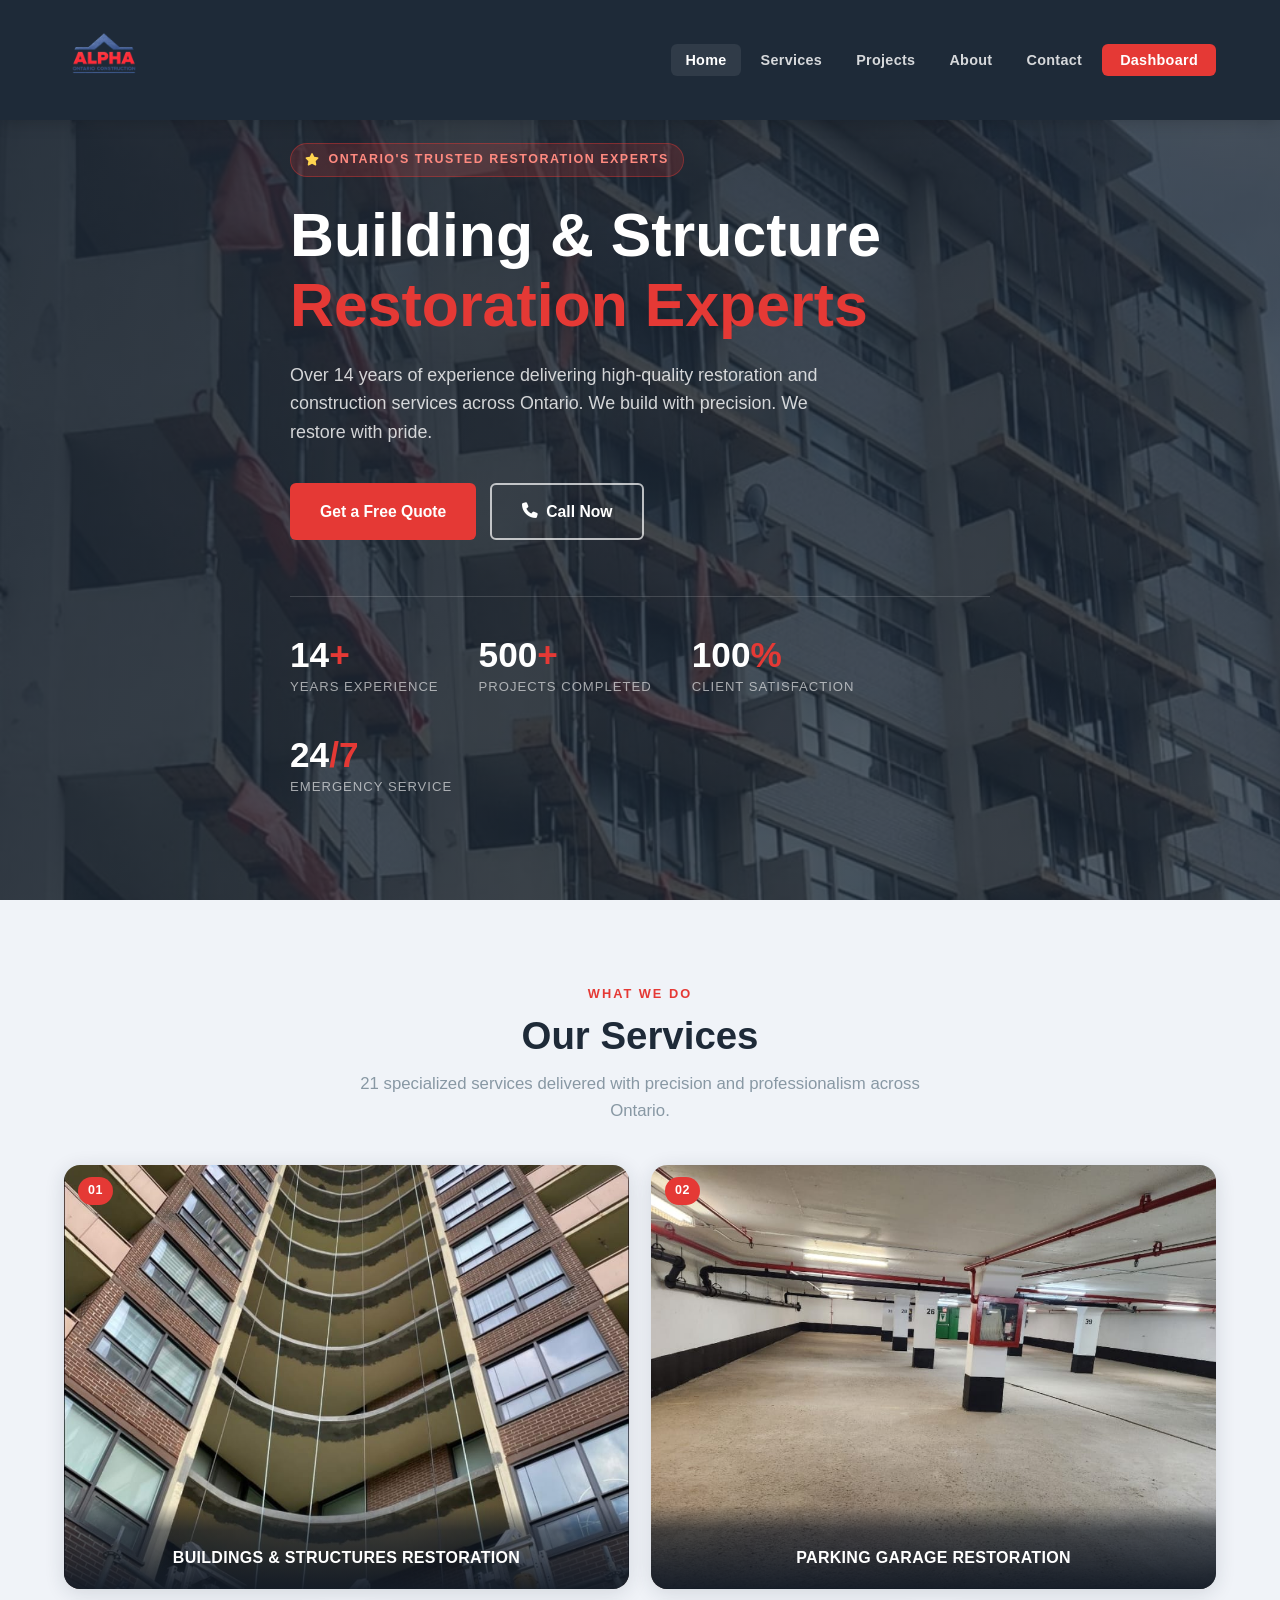
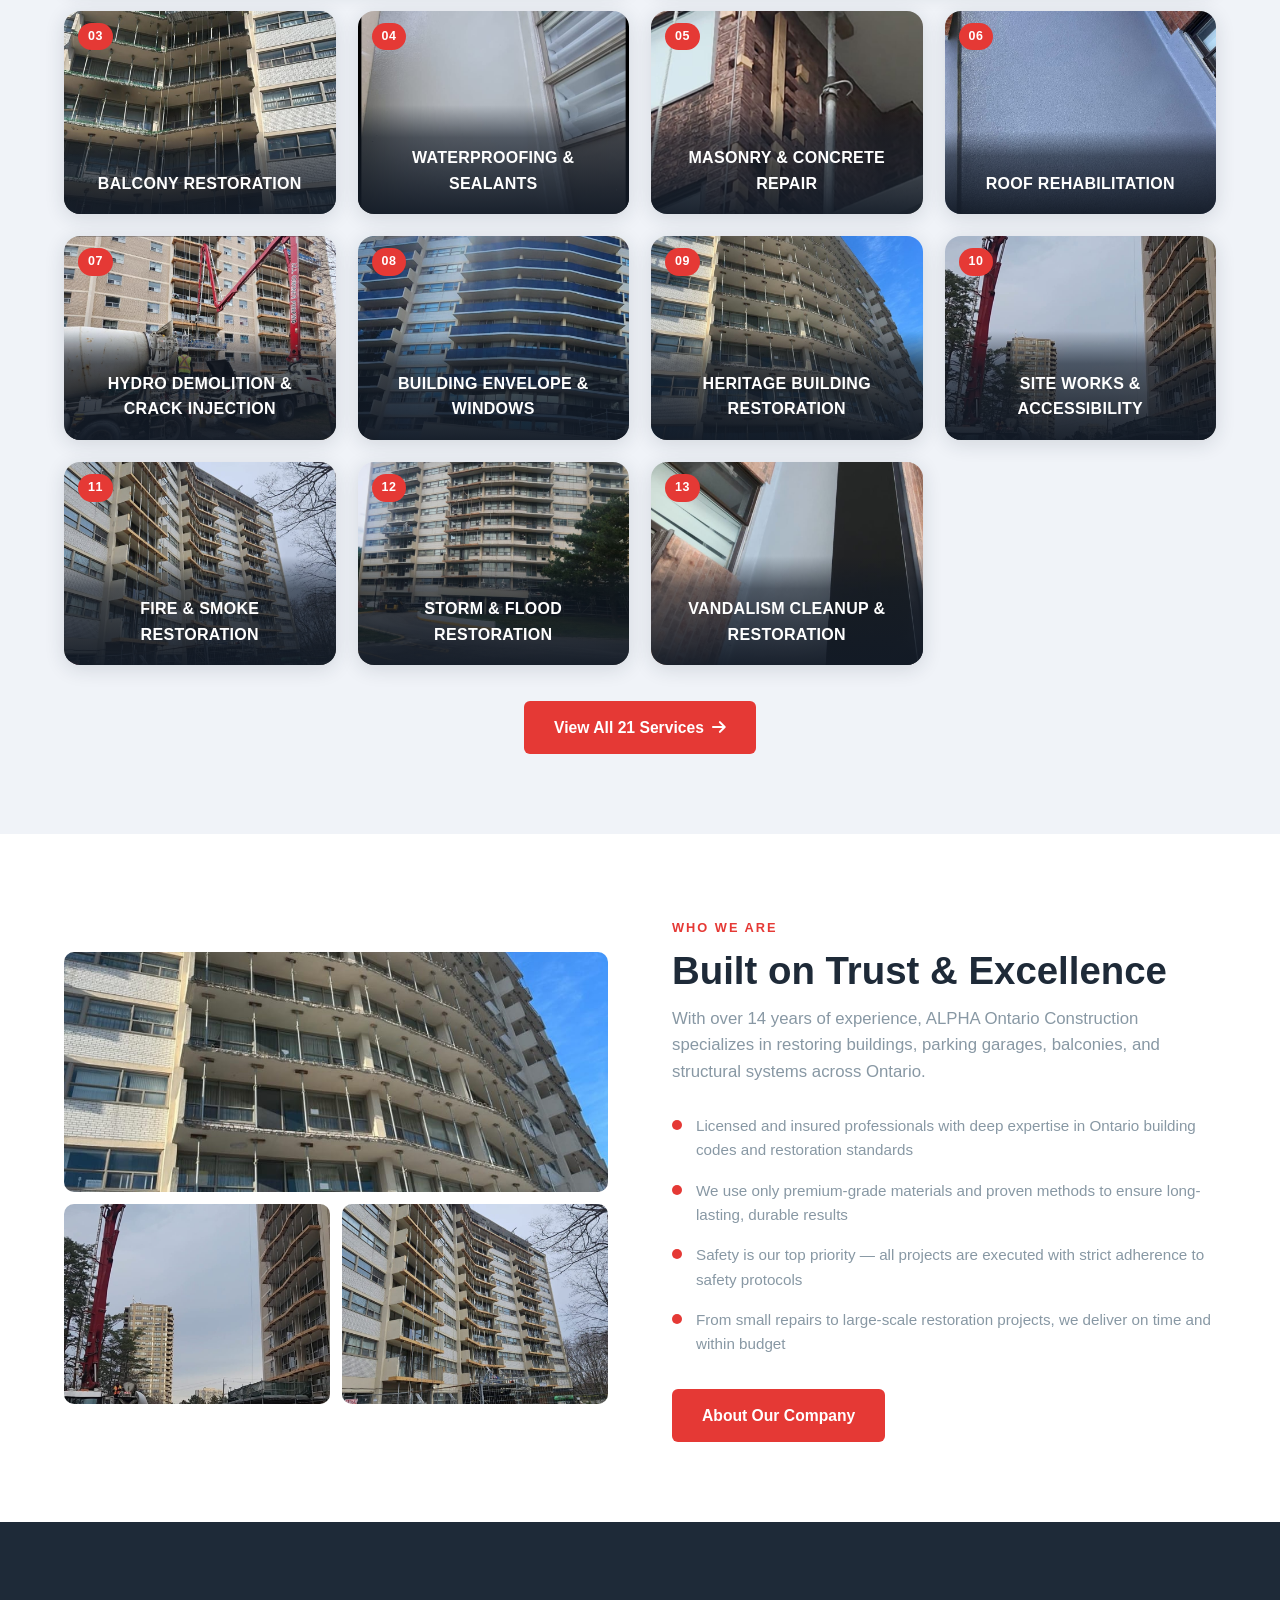
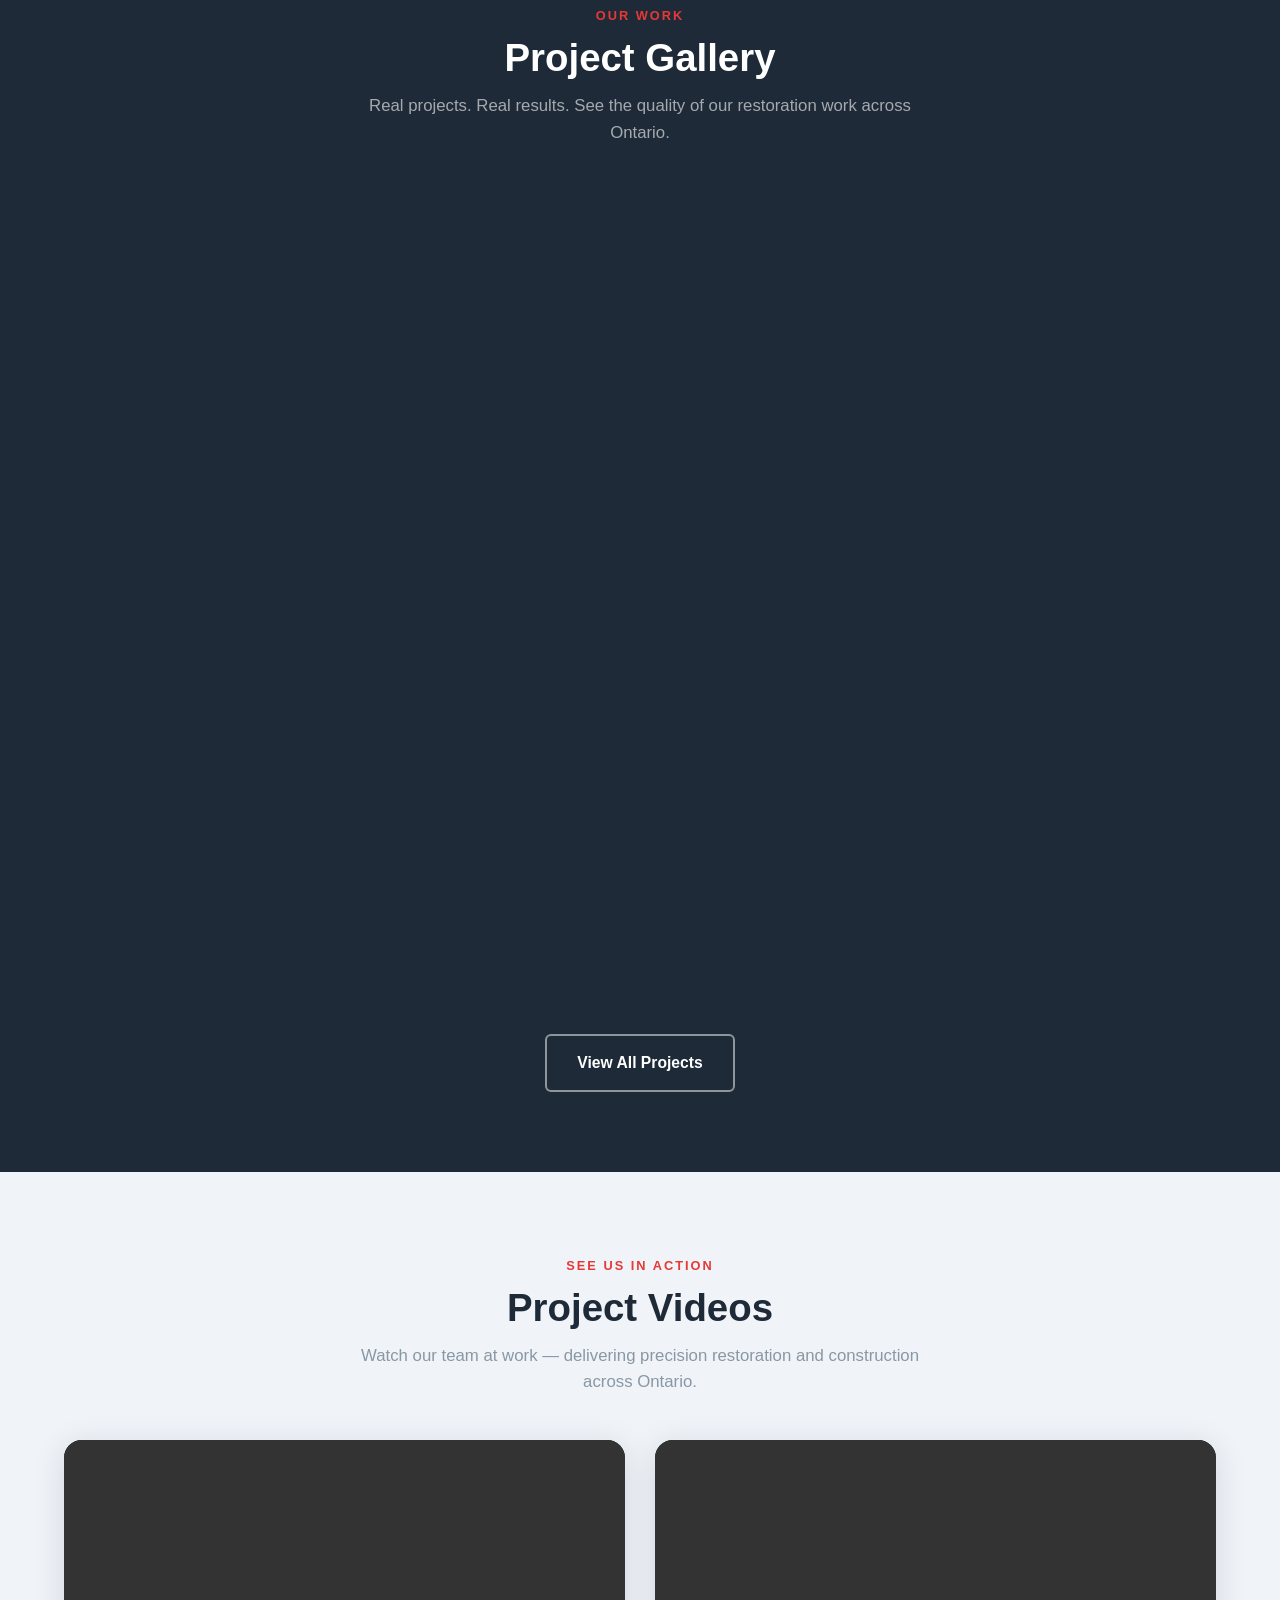
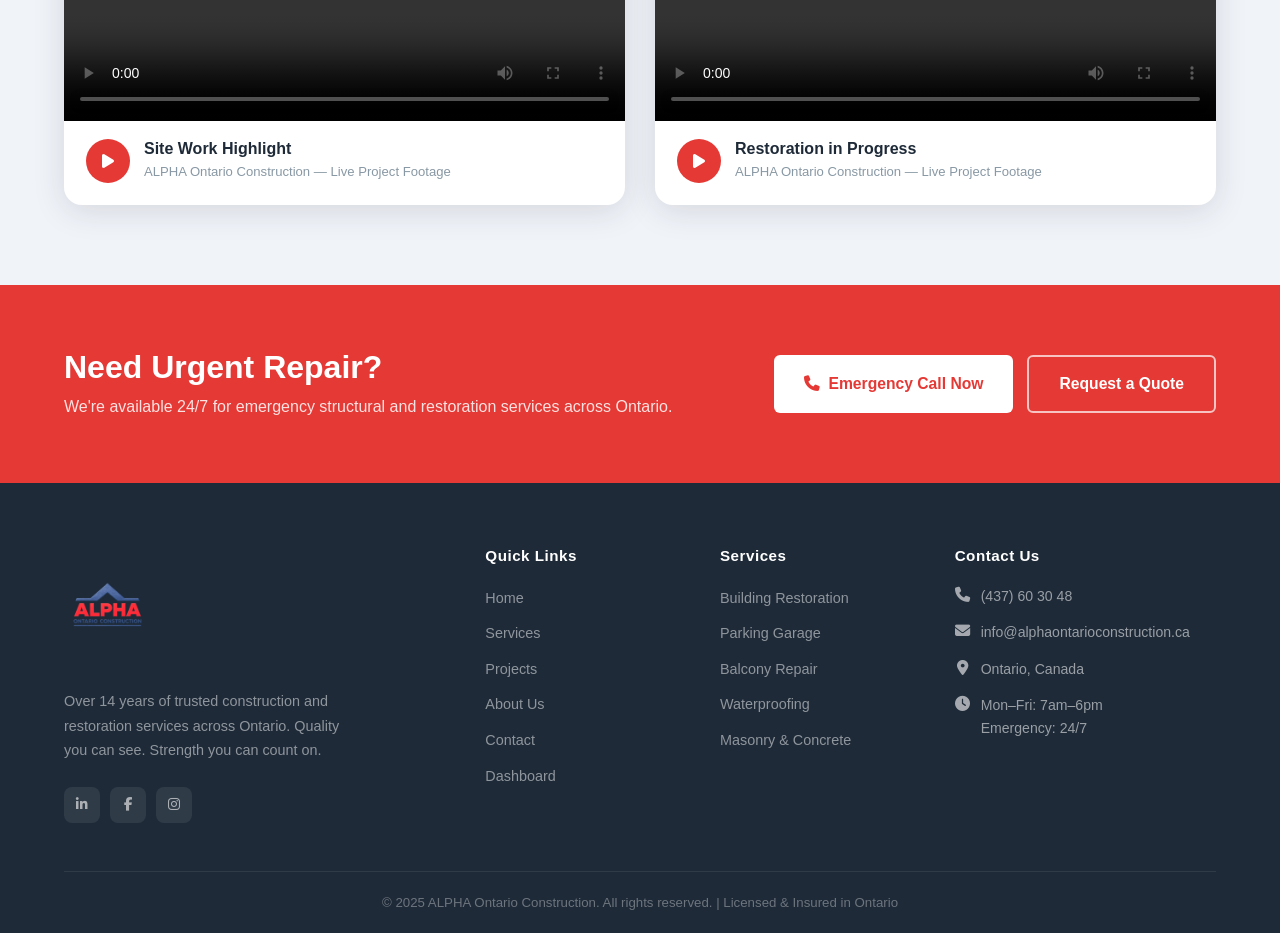
==== index.html @ 58de937a "Add files via upload" ====
<!DOCTYPE html>
<html lang="en">
<head>
  <meta charset="UTF-8" />
  <meta name="viewport" content="width=device-width, initial-scale=1.0" />
  <title>ALPHA Ontario Construction – Building & Restoration Experts</title>
  <meta name="description" content="Over 14 years of experience in building & structure restoration, parking garage restoration, balcony repair, masonry and concrete repair across Ontario." />
  <link rel="stylesheet" href="https://cdnjs.cloudflare.com/ajax/libs/font-awesome/6.5.1/css/all.min.css" />
  <link rel="stylesheet" href="css/style.css" />
</head>
<body>

<!-- NAVBAR -->
<nav class="navbar">
  <div class="nav-inner">
    <a href="index.html" class="nav-logo">
      <img src="images/alphalogo.png" alt="ALPHA Ontario Construction" class="logo-img" />
    </a>
    <ul class="nav-links">
      <li><a href="index.html" class="active">Home</a></li>
      <li><a href="services.html">Services</a></li>
      <li><a href="projects.html">Projects</a></li>
      <li><a href="about.html">About</a></li>
      <li><a href="contact.html">Contact</a></li>
      <li><a href="dashboard.html" class="nav-cta">Dashboard</a></li>
    </ul>
    <button class="hamburger" aria-label="Menu">
      <span></span><span></span><span></span>
    </button>
  </div>
</nav>

<!-- HERO -->
<section class="hero">
  <div class="container">
    <div class="hero-content">
      <div class="hero-badge"><i class="fa-solid fa-star"></i> Ontario's Trusted Restoration Experts</div>
      <h1>Building &amp; Structure<br><span>Restoration Experts</span></h1>
      <p class="hero-sub">Over 14 years of experience delivering high-quality restoration and construction services across Ontario. We build with precision. We restore with pride.</p>
      <div class="hero-btns">
        <a href="contact.html" class="btn btn-primary">Get a Free Quote</a>
        <a href="tel:4376030480" class="btn btn-outline"><i class="fa-solid fa-phone"></i> Call Now</a>
      </div>
      <div class="hero-stats">
        <div class="stat-item">
          <div class="stat-num">14<span>+</span></div>
          <div class="stat-label">Years Experience</div>
        </div>
        <div class="stat-item">
          <div class="stat-num">500<span>+</span></div>
          <div class="stat-label">Projects Completed</div>
        </div>
        <div class="stat-item">
          <div class="stat-num">100<span>%</span></div>
          <div class="stat-label">Client Satisfaction</div>
        </div>
        <div class="stat-item">
          <div class="stat-num">24<span>/7</span></div>
          <div class="stat-label">Emergency Service</div>
        </div>
      </div>
    </div>
  </div>
</section>

<!-- SERVICES PREVIEW -->
<section class="services-preview" style="background:#F0F3F8;">
  <div class="container">
    <div class="center">
      <span class="section-label">What We Do</span>
      <h2 class="section-title">Our Services</h2>
      <p class="section-sub">21 specialized services delivered with precision and professionalism across Ontario.</p>
    </div>

    <style>
      .svc-img-grid {
        display: grid;
        grid-template-columns: repeat(auto-fill, minmax(260px, 1fr));
        gap: 22px;
        margin-top: 40px;
      }
      .svc-img-card {
        position: relative; border-radius: 16px; overflow: hidden;
        aspect-ratio: 4/3; cursor: pointer;
        box-shadow: 0 4px 20px rgba(30,42,56,0.14);
        transition: transform 0.25s, box-shadow 0.25s;
        display: block; text-decoration: none;
      }
      .svc-img-card:hover { transform: translateY(-5px); box-shadow: 0 10px 36px rgba(30,42,56,0.22); }
      .svc-img-card img {
        width: 100%; height: 100%; object-fit: cover; display: block;
        transition: transform 0.4s;
      }
      .svc-img-card:hover img { transform: scale(1.06); }
      .svc-img-card .svc-num {
        position: absolute; top: 12px; left: 14px;
        background: var(--red); color: #fff;
        font-size: 0.78rem; font-weight: 800;
        padding: 4px 10px; border-radius: 20px;
        letter-spacing: 0.5px;
      }
      .svc-img-card .svc-label {
        position: absolute; bottom: 0; left: 0; right: 0;
        background: linear-gradient(to top, rgba(18,26,38,0.95) 0%, rgba(18,26,38,0.6) 70%, transparent 100%);
        padding: 40px 18px 18px;
        color: #fff; font-size: 1rem; font-weight: 800;
        text-align: center; letter-spacing: 0.3px;
        text-transform: uppercase;
      }
      .svc-img-card.featured { grid-column: span 2; }
      @media (max-width: 600px) { .svc-img-card.featured { grid-column: span 1; } }
    </style>

    <div class="svc-img-grid">
      <!-- 01 -->
      <a href="services.html#buildings" class="svc-img-card featured">
        <img src="images/img1.jpg" alt="Buildings & Structures Restoration" loading="lazy" />
        <span class="svc-num">01</span>
        <div class="svc-label">Buildings &amp; Structures Restoration</div>
      </a>
      <!-- 02 -->
      <a href="services.html#parking" class="svc-img-card featured">
        <img src="images/img8.jpg" alt="Parking Garage Restoration" loading="lazy" />
        <span class="svc-num">02</span>
        <div class="svc-label">Parking Garage Restoration</div>
      </a>
      <!-- 03 -->
      <a href="services.html#balcony" class="svc-img-card">
        <img src="images/img22.jpg" alt="Balcony Restoration" loading="lazy" />
        <span class="svc-num">03</span>
        <div class="svc-label">Balcony Restoration</div>
      </a>
      <!-- 04 -->
      <a href="services.html#waterproofing" class="svc-img-card">
        <img src="images/img20.jpg" alt="Waterproofing & Sealants" loading="lazy" />
        <span class="svc-num">04</span>
        <div class="svc-label">Waterproofing &amp; Sealants</div>
      </a>
      <!-- 05 -->
      <a href="services.html#masonry" class="svc-img-card">
        <img src="images/img28.jpg" alt="Masonry & Concrete Repair" loading="lazy" />
        <span class="svc-num">05</span>
        <div class="svc-label">Masonry &amp; Concrete Repair</div>
      </a>
      <!-- 06 -->
      <a href="services.html#roofing" class="svc-img-card">
        <img src="images/img29.jpg" alt="Roof Rehabilitation" loading="lazy" />
        <span class="svc-num">06</span>
        <div class="svc-label">Roof Rehabilitation</div>
      </a>
      <!-- 07 -->
      <a href="services.html#hydro" class="svc-img-card">
        <img src="images/img10.jpg" alt="Hydro Demolition & Crack Injection" loading="lazy" />
        <span class="svc-num">07</span>
        <div class="svc-label">Hydro Demolition &amp; Crack Injection</div>
      </a>
      <!-- 08 -->
      <a href="services.html#envelope" class="svc-img-card">
        <img src="images/img16.jpg" alt="Building Envelope & Windows" loading="lazy" />
        <span class="svc-num">08</span>
        <div class="svc-label">Building Envelope &amp; Windows</div>
      </a>
      <!-- 09 -->
      <a href="services.html#heritage" class="svc-img-card">
        <img src="images/img7.jpg" alt="Heritage Building Restoration" loading="lazy" />
        <span class="svc-num">09</span>
        <div class="svc-label">Heritage Building Restoration</div>
      </a>
      <!-- 10 -->
      <a href="services.html#site" class="svc-img-card">
        <img src="images/img9.jpg" alt="Site Works & Accessibility" loading="lazy" />
        <span class="svc-num">10</span>
        <div class="svc-label">Site Works &amp; Accessibility</div>
      </a>
      <!-- 11 -->
      <a href="services.html#fire" class="svc-img-card">
        <img src="images/img12.jpg" alt="Fire & Smoke Restoration" loading="lazy" />
        <span class="svc-num">11</span>
        <div class="svc-label">Fire &amp; Smoke Restoration</div>
      </a>
      <!-- 12 -->
      <a href="services.html#storm" class="svc-img-card">
        <img src="images/img15.jpg" alt="Storm & Flood Restoration" loading="lazy" />
        <span class="svc-num">12</span>
        <div class="svc-label">Storm &amp; Flood Restoration</div>
      </a>
      <!-- 13 -->
      <a href="services.html#vandalism" class="svc-img-card">
        <img src="images/img2.jpg" alt="Vandalism Restoration" loading="lazy" />
        <span class="svc-num">13</span>
        <div class="svc-label">Vandalism Cleanup &amp; Restoration</div>
      </a>
    </div>

    <div class="center" style="margin-top:36px;">
      <a href="services.html" class="btn btn-primary">View All 21 Services <i class="fa-solid fa-arrow-right"></i></a>
    </div>
  </div>
</section>

<!-- ABOUT SECTION -->
<section class="about-section">
  <div class="container">
    <div class="about-grid">
      <div class="about-img-grid">
        <img src="images/img7.jpg" alt="ALPHA Ontario Construction project" loading="lazy" />
        <img src="images/img9.jpg" alt="Restoration work" loading="lazy" />
        <img src="images/img12.jpg" alt="Building restoration" loading="lazy" />
      </div>
      <div class="about-text">
        <span class="section-label">Who We Are</span>
        <h2 class="section-title">Built on Trust &amp; Excellence</h2>
        <p class="section-sub">With over 14 years of experience, ALPHA Ontario Construction specializes in restoring buildings, parking garages, balconies, and structural systems across Ontario.</p>
        <div class="about-features">
          <div class="feature-item">
            <div class="feature-dot"></div>
            <p>Licensed and insured professionals with deep expertise in Ontario building codes and restoration standards</p>
          </div>
          <div class="feature-item">
            <div class="feature-dot"></div>
            <p>We use only premium-grade materials and proven methods to ensure long-lasting, durable results</p>
          </div>
          <div class="feature-item">
            <div class="feature-dot"></div>
            <p>Safety is our top priority — all projects are executed with strict adherence to safety protocols</p>
          </div>
          <div class="feature-item">
            <div class="feature-dot"></div>
            <p>From small repairs to large-scale restoration projects, we deliver on time and within budget</p>
          </div>
        </div>
        <a href="about.html" class="btn btn-primary">About Our Company</a>
      </div>
    </div>
  </div>
</section>

<!-- GALLERY -->
<section class="gallery">
  <div class="container">
    <div class="center">
      <span class="section-label">Our Work</span>
      <h2 class="section-title">Project Gallery</h2>
      <p class="section-sub">Real projects. Real results. See the quality of our restoration work across Ontario.</p>
    </div>
    <div class="gallery-grid">
      <div class="gallery-item" data-lightbox>
        <img src="images/img1.jpg" alt="Project 1" loading="lazy" />
        <div class="gallery-overlay"><i class="fa-solid fa-magnifying-glass-plus"></i></div>
      </div>
      <div class="gallery-item" data-lightbox>
        <img src="images/img2.jpg" alt="Project 2" loading="lazy" />
        <div class="gallery-overlay"><i class="fa-solid fa-magnifying-glass-plus"></i></div>
      </div>
      <div class="gallery-item" data-lightbox>
        <img src="images/img3.jpg" alt="Project 3" loading="lazy" />
        <div class="gallery-overlay"><i class="fa-solid fa-magnifying-glass-plus"></i></div>
      </div>
      <div class="gallery-item" data-lightbox>
        <img src="images/img4.jpg" alt="Project 4" loading="lazy" />
        <div class="gallery-overlay"><i class="fa-solid fa-magnifying-glass-plus"></i></div>
      </div>
      <div class="gallery-item" data-lightbox>
        <img src="images/img5.jpg" alt="Project 5" loading="lazy" />
        <div class="gallery-overlay"><i class="fa-solid fa-magnifying-glass-plus"></i></div>
      </div>
      <div class="gallery-item" data-lightbox>
        <img src="images/img6.jpg" alt="Project 6" loading="lazy" />
        <div class="gallery-overlay"><i class="fa-solid fa-magnifying-glass-plus"></i></div>
      </div>
      <div class="gallery-item" data-lightbox>
        <img src="images/img8.jpg" alt="Project 7" loading="lazy" />
        <div class="gallery-overlay"><i class="fa-solid fa-magnifying-glass-plus"></i></div>
      </div>
      <div class="gallery-item" data-lightbox>
        <img src="images/img10.jpg" alt="Project 8" loading="lazy" />
        <div class="gallery-overlay"><i class="fa-solid fa-magnifying-glass-plus"></i></div>
      </div>
    </div>
    <div class="center" style="margin-top:36px;">
      <a href="projects.html" class="btn btn-outline" style="color:white;border-color:rgba(255,255,255,0.5);">View All Projects</a>
    </div>
  </div>
</section>

<!-- VIDEOS SECTION -->
<section class="videos-section" id="videos">
  <div class="container">
    <div class="center">
      <span class="section-label">See Us In Action</span>
      <h2 class="section-title">Project Videos</h2>
      <p class="section-sub">Watch our team at work — delivering precision restoration and construction across Ontario.</p>
    </div>

    <style>
      .videos-section { background: #F0F3F8; }
      .videos-grid {
        display: grid;
        grid-template-columns: repeat(auto-fit, minmax(320px, 1fr));
        gap: 30px;
        margin-top: 44px;
      }
      .video-card {
        background: #fff;
        border-radius: 18px;
        overflow: hidden;
        box-shadow: 0 6px 32px rgba(30,42,56,0.13);
        transition: transform 0.28s, box-shadow 0.28s;
      }
      .video-card:hover {
        transform: translateY(-6px);
        box-shadow: 0 16px 48px rgba(30,42,56,0.20);
      }
      .video-card video {
        width: 100%;
        display: block;
        background: #0d1721;
        max-height: 340px;
        object-fit: cover;
      }
      .video-card-body {
        padding: 18px 22px 22px;
        display: flex;
        align-items: center;
        gap: 14px;
      }
      .video-icon {
        width: 44px; height: 44px;
        background: var(--red);
        border-radius: 50%;
        display: flex; align-items: center; justify-content: center;
        flex-shrink: 0;
        color: #fff;
        font-size: 1rem;
      }
      .video-meta h4 {
        font-size: 1rem;
        font-weight: 800;
        color: var(--navy);
        margin-bottom: 3px;
      }
      .video-meta p {
        font-size: 0.82rem;
        color: var(--gray);
      }
    </style>

    <div class="videos-grid">
      <div class="video-card">
        <video controls preload="metadata" poster="">
          <source src="videos/project-video-1.mp4" type="video/mp4">
          Your browser does not support the video tag.
        </video>
        <div class="video-card-body">
          <div class="video-icon"><i class="fa-solid fa-play"></i></div>
          <div class="video-meta">
            <h4>Site Work Highlight</h4>
            <p>ALPHA Ontario Construction — Live Project Footage</p>
          </div>
        </div>
      </div>

      <div class="video-card">
        <video controls preload="metadata" poster="">
          <source src="videos/project-video-2.mp4" type="video/mp4">
          Your browser does not support the video tag.
        </video>
        <div class="video-card-body">
          <div class="video-icon"><i class="fa-solid fa-play"></i></div>
          <div class="video-meta">
            <h4>Restoration in Progress</h4>
            <p>ALPHA Ontario Construction — Live Project Footage</p>
          </div>
        </div>
      </div>
    </div>
  </div>
</section>

<!-- CTA BANNER -->
<section class="cta-banner">
  <div class="container">
    <div class="cta-inner">
      <div class="cta-text">
        <h2>Need Urgent Repair?</h2>
        <p>We're available 24/7 for emergency structural and restoration services across Ontario.</p>
      </div>
      <div class="cta-btns">
        <a href="tel:4376030480" class="btn btn-white"><i class="fa-solid fa-phone"></i> Emergency Call Now</a>
        <a href="contact.html" class="btn btn-ghost">Request a Quote</a>
      </div>
    </div>
  </div>
</section>

<!-- FOOTER -->
<footer class="footer">
  <div class="container">
    <div class="footer-grid">
      <div class="footer-brand">
        <div class="nav-logo footer-brand-logo">
          <img src="images/alphalogo.png" alt="ALPHA Ontario Construction" class="logo-img" />
        </div>
        <p class="footer-tagline">Over 14 years of trusted construction and restoration services across Ontario. Quality you can see. Strength you can count on.</p>
        <div class="footer-socials">
          <a href="#" class="social-btn"><i class="fa-brands fa-linkedin-in"></i></a>
          <a href="#" class="social-btn"><i class="fa-brands fa-facebook-f"></i></a>
          <a href="#" class="social-btn"><i class="fa-brands fa-instagram"></i></a>
        </div>
      </div>
      <div class="footer-col">
        <h4>Quick Links</h4>
        <ul class="footer-links">
          <li><a href="index.html">Home</a></li>
          <li><a href="services.html">Services</a></li>
          <li><a href="projects.html">Projects</a></li>
          <li><a href="about.html">About Us</a></li>
          <li><a href="contact.html">Contact</a></li>
          <li><a href="dashboard.html">Dashboard</a></li>
        </ul>
      </div>
      <div class="footer-col">
        <h4>Services</h4>
        <ul class="footer-links">
          <li><a href="services.html">Building Restoration</a></li>
          <li><a href="services.html">Parking Garage</a></li>
          <li><a href="services.html">Balcony Repair</a></li>
          <li><a href="services.html">Waterproofing</a></li>
          <li><a href="services.html">Masonry &amp; Concrete</a></li>
        </ul>
      </div>
      <div class="footer-col">
        <h4>Contact Us</h4>
        <div class="footer-contact-list">
          <div class="footer-contact-item">
            <i class="fa-solid fa-phone"></i>
            <a href="tel:4376030480" style="color:rgba(255,255,255,0.55);">(437) 60 30 48</a>
          </div>
          <div class="footer-contact-item">
            <i class="fa-solid fa-envelope"></i>
            <a href="mailto:info@alphaontarioconstruction.ca" style="color:rgba(255,255,255,0.55);">info@alphaontarioconstruction.ca</a>
          </div>
          <div class="footer-contact-item">
            <i class="fa-solid fa-location-dot"></i>
            <span>Ontario, Canada</span>
          </div>
          <div class="footer-contact-item">
            <i class="fa-solid fa-clock"></i>
            <span>Mon–Fri: 7am–6pm<br>Emergency: 24/7</span>
          </div>
        </div>
      </div>
    </div>
    <div class="footer-bottom">
      <p>© 2025 ALPHA Ontario Construction. All rights reserved. | Licensed &amp; Insured in Ontario</p>
    </div>
  </div>
</footer>

<!-- Mobile Call Button -->
<a href="tel:4376030480" class="mobile-call-btn" aria-label="Call Now"><i class="fa-solid fa-phone"></i></a>

<!-- Lightbox -->
<div id="lightbox" class="lightbox">
  <button class="lightbox-close"><i class="fa-solid fa-xmark"></i></button>
  <img id="lightbox-img" src="" alt="Project image" />
</div>

<script src="js/main.js"></script>
</body>
</html>
---- css/style.css ----
/* ========================================
   ALPHA Ontario Construction - Main CSS
   ======================================== */

:root {
  --red: #E53935;
  --red-dark: #C62828;
  --navy: #1E2A38;
  --navy-light: #263445;
  --white: #FFFFFF;
  --light-gray: #F5F7FA;
  --gray: #8898A4;
  --text: #1E2A38;
  --shadow: 0 4px 24px rgba(30,42,56,0.10);
  --shadow-lg: 0 8px 40px rgba(30,42,56,0.16);
  --radius: 10px;
  --transition: all 0.3s ease;
}

* { margin: 0; padding: 0; box-sizing: border-box; }

html { scroll-behavior: smooth; }

body {
  font-family: 'Segoe UI', Arial, sans-serif;
  color: var(--text);
  background: var(--white);
  line-height: 1.6;
}

a { text-decoration: none; color: inherit; }

ul { list-style: none; }

img { max-width: 100%; display: block; }

/* ---- TYPOGRAPHY ---- */
h1, h2, h3, h4 { font-weight: 800; line-height: 1.15; }
h1 { font-size: clamp(2.2rem, 5vw, 3.8rem); }
h2 { font-size: clamp(1.7rem, 3vw, 2.6rem); }
h3 { font-size: 1.25rem; }

.section-label {
  display: inline-block;
  color: var(--red);
  font-size: 0.8rem;
  font-weight: 700;
  letter-spacing: 2px;
  text-transform: uppercase;
  margin-bottom: 0.6rem;
}

.section-title {
  color: var(--navy);
  margin-bottom: 0.8rem;
}

.section-sub {
  color: var(--gray);
  font-size: 1.05rem;
  max-width: 600px;
}

/* ---- LAYOUT ---- */
.container {
  max-width: 1200px;
  margin: 0 auto;
  padding: 0 24px;
}

section { padding: 80px 0; }

.center { text-align: center; }
.center .section-sub { margin: 0 auto; }

/* ---- BUTTONS ---- */
.btn {
  display: inline-flex;
  align-items: center;
  gap: 8px;
  padding: 14px 30px;
  border-radius: 6px;
  font-size: 0.98rem;
  font-weight: 700;
  cursor: pointer;
  border: none;
  transition: var(--transition);
  text-align: center;
}

.btn-primary {
  background: var(--red);
  color: var(--white);
}
.btn-primary:hover {
  background: var(--red-dark);
  transform: translateY(-2px);
  box-shadow: 0 6px 20px rgba(229,57,53,0.35);
}

.btn-outline {
  background: transparent;
  color: var(--white);
  border: 2px solid rgba(255,255,255,0.7);
}
.btn-outline:hover {
  background: rgba(255,255,255,0.12);
  border-color: var(--white);
  transform: translateY(-2px);
}

.btn-navy {
  background: var(--navy);
  color: var(--white);
}
.btn-navy:hover {
  background: var(--navy-light);
  transform: translateY(-2px);
  box-shadow: var(--shadow);
}

/* ---- NAVBAR ---- */
.navbar {
  position: fixed;
  top: 0; left: 0; right: 0;
  z-index: 1000;
  background: var(--navy);
  box-shadow: 0 2px 16px rgba(0,0,0,0.18);
  transition: var(--transition);
}

.navbar.scrolled {
  background: rgba(30,42,56,0.97);
  backdrop-filter: blur(8px);
}

.nav-inner {
  display: flex;
  align-items: center;
  justify-content: space-between;
  height: 120px;
  max-width: 1200px;
  margin: 0 auto;
  padding: 0 24px;
}

.nav-logo {
  display: flex;
  align-items: center;
  gap: 12px;
}

.logo-img {
  height: 120px;
  width: auto;
  display: block;
  mix-blend-mode: screen;
  filter: brightness(1.15) contrast(1.05);
}

.footer-brand .logo-img {
  height: 130px;
}

.invoice-logo .logo-img {
  height: 110px;
}

.nav-links {
  display: flex;
  align-items: center;
  gap: 6px;
}

.nav-links a {
  color: rgba(255,255,255,0.82);
  font-size: 0.9rem;
  font-weight: 600;
  padding: 8px 14px;
  border-radius: 6px;
  transition: var(--transition);
  letter-spacing: 0.3px;
}

.nav-links a:hover,
.nav-links a.active {
  color: var(--white);
  background: rgba(255,255,255,0.08);
}

.nav-cta {
  background: var(--red) !important;
  color: var(--white) !important;
  padding: 8px 18px !important;
}
.nav-cta:hover {
  background: var(--red-dark) !important;
}

.nav-phone {
  color: rgba(255,255,255,0.7);
  font-size: 0.85rem;
  font-weight: 600;
}

.hamburger {
  display: none;
  flex-direction: column;
  gap: 5px;
  background: none;
  border: none;
  cursor: pointer;
  padding: 6px;
}
.hamburger span {
  width: 24px;
  height: 2.5px;
  background: white;
  border-radius: 2px;
  transition: var(--transition);
  display: block;
}

/* ---- HERO ---- */
.hero {
  min-height: 100vh;
  background: linear-gradient(135deg, rgba(30,42,56,0.88) 0%, rgba(30,42,56,0.72) 100%),
              url('../images/hero-bg.jpg') center/cover no-repeat;
  display: flex;
  align-items: center;
  padding-top: 120px;
}

.hero-content {
  max-width: 700px;
}

.hero-badge {
  display: inline-flex;
  align-items: center;
  gap: 8px;
  background: rgba(229,57,53,0.18);
  border: 1px solid rgba(229,57,53,0.4);
  color: #FF8A80;
  font-size: 0.78rem;
  font-weight: 700;
  letter-spacing: 1.5px;
  text-transform: uppercase;
  padding: 6px 14px;
  border-radius: 30px;
  margin-bottom: 24px;
}

.hero h1 {
  color: var(--white);
  margin-bottom: 20px;
}

.hero h1 span { color: var(--red); }

.hero-sub {
  color: rgba(255,255,255,0.8);
  font-size: 1.12rem;
  margin-bottom: 36px;
  max-width: 560px;
}

.hero-btns {
  display: flex;
  gap: 14px;
  flex-wrap: wrap;
}

.hero-stats {
  display: flex;
  gap: 40px;
  margin-top: 56px;
  padding-top: 40px;
  border-top: 1px solid rgba(255,255,255,0.15);
  flex-wrap: wrap;
}

.stat-item { text-align: left; }
.stat-num {
  font-size: 2.2rem;
  font-weight: 900;
  color: var(--white);
  line-height: 1;
}
.stat-num span { color: var(--red); }
.stat-label {
  font-size: 0.82rem;
  color: rgba(255,255,255,0.6);
  text-transform: uppercase;
  letter-spacing: 1px;
  margin-top: 4px;
}

/* ---- SERVICES PREVIEW ---- */
.services-preview { background: var(--light-gray); }

.services-grid {
  display: grid;
  grid-template-columns: repeat(auto-fit, minmax(260px, 1fr));
  gap: 24px;
  margin-top: 48px;
}

.service-card {
  background: var(--white);
  border-radius: var(--radius);
  padding: 32px 28px;
  box-shadow: var(--shadow);
  transition: var(--transition);
  border-top: 4px solid transparent;
  position: relative;
  overflow: hidden;
}

.service-card::before {
  content: '';
  position: absolute;
  top: 0; left: 0; right: 0;
  height: 4px;
  background: var(--red);
  transform: scaleX(0);
  transform-origin: left;
  transition: var(--transition);
}

.service-card:hover {
  transform: translateY(-6px);
  box-shadow: var(--shadow-lg);
}

.service-card:hover::before { transform: scaleX(1); }

.service-icon {
  width: 56px;
  height: 56px;
  background: rgba(229,57,53,0.1);
  border-radius: 12px;
  display: flex;
  align-items: center;
  justify-content: center;
  font-size: 1.6rem;
  margin-bottom: 20px;
}

.service-card h3 {
  color: var(--navy);
  margin-bottom: 10px;
}

.service-card p {
  color: var(--gray);
  font-size: 0.93rem;
  line-height: 1.65;
}

.service-link {
  display: inline-flex;
  align-items: center;
  gap: 6px;
  color: var(--red);
  font-size: 0.9rem;
  font-weight: 700;
  margin-top: 18px;
  transition: var(--transition);
}
.service-link:hover { gap: 10px; }

/* ---- ABOUT SECTION ---- */
.about-grid {
  display: grid;
  grid-template-columns: 1fr 1fr;
  gap: 64px;
  align-items: center;
}

.about-img-grid {
  display: grid;
  grid-template-columns: 1fr 1fr;
  gap: 12px;
}

.about-img-grid img {
  border-radius: var(--radius);
  width: 100%;
  height: 200px;
  object-fit: cover;
}

.about-img-grid img:first-child {
  grid-column: 1 / -1;
  height: 240px;
}

.about-text .section-sub { margin-bottom: 24px; }

.about-features {
  display: flex;
  flex-direction: column;
  gap: 16px;
  margin: 28px 0 32px;
}

.feature-item {
  display: flex;
  align-items: flex-start;
  gap: 14px;
}

.feature-dot {
  width: 10px;
  height: 10px;
  background: var(--red);
  border-radius: 50%;
  flex-shrink: 0;
  margin-top: 6px;
}

.feature-item p {
  color: var(--gray);
  font-size: 0.95rem;
}

/* ---- GALLERY ---- */
.gallery { background: var(--navy); }
.gallery .section-title { color: var(--white); }
.gallery .section-sub { color: rgba(255,255,255,0.6); }

.gallery-grid {
  display: grid;
  grid-template-columns: repeat(4, 1fr);
  gap: 12px;
  margin-top: 48px;
}

.gallery-item {
  position: relative;
  overflow: hidden;
  border-radius: var(--radius);
  cursor: pointer;
}

.gallery-item:nth-child(1),
.gallery-item:nth-child(5) {
  grid-column: span 2;
}

.gallery-item img {
  width: 100%;
  height: 220px;
  object-fit: cover;
  transition: transform 0.5s ease;
}

.gallery-item:nth-child(1) img,
.gallery-item:nth-child(5) img {
  height: 280px;
}

.gallery-item:hover img { transform: scale(1.07); }

.gallery-overlay {
  position: absolute;
  inset: 0;
  background: rgba(229,57,53,0.7);
  display: flex;
  align-items: center;
  justify-content: center;
  opacity: 0;
  transition: var(--transition);
}

.gallery-item:hover .gallery-overlay { opacity: 1; }

.gallery-overlay span {
  color: white;
  font-size: 2rem;
}

/* ---- CTA BANNER ---- */
.cta-banner {
  background: var(--red);
  padding: 64px 0;
}

.cta-inner {
  display: flex;
  align-items: center;
  justify-content: space-between;
  gap: 24px;
  flex-wrap: wrap;
}

.cta-text h2 { color: var(--white); font-size: 2rem; }
.cta-text p { color: rgba(255,255,255,0.85); margin-top: 8px; }

.cta-btns { display: flex; gap: 14px; flex-wrap: wrap; }

.btn-white {
  background: var(--white);
  color: var(--red);
  font-weight: 800;
}
.btn-white:hover {
  background: var(--light-gray);
  transform: translateY(-2px);
  box-shadow: var(--shadow);
}

.btn-ghost {
  background: transparent;
  color: var(--white);
  border: 2px solid rgba(255,255,255,0.7);
}
.btn-ghost:hover {
  background: rgba(255,255,255,0.12);
  border-color: var(--white);
}

/* ---- PAGE HERO (inner pages) ---- */
.page-hero {
  background: linear-gradient(135deg, var(--navy) 0%, var(--navy-light) 100%);
  padding: 130px 0 70px;
  text-align: center;
}

.page-hero h1 { color: var(--white); margin-bottom: 14px; }
.page-hero p { color: rgba(255,255,255,0.72); font-size: 1.1rem; }

.breadcrumb {
  display: flex;
  align-items: center;
  justify-content: center;
  gap: 8px;
  margin-top: 18px;
  font-size: 0.88rem;
  color: rgba(255,255,255,0.5);
}
.breadcrumb a { color: rgba(255,255,255,0.7); }
.breadcrumb a:hover { color: var(--red); }

/* ---- SERVICES PAGE ---- */
.service-section {
  padding: 80px 0;
  border-bottom: 1px solid #EEF0F4;
}

.service-section:nth-child(even) { background: var(--light-gray); }

.service-detail-grid {
  display: grid;
  grid-template-columns: 1fr 1fr;
  gap: 64px;
  align-items: center;
}

.service-section:nth-child(even) .service-detail-grid { direction: rtl; }
.service-section:nth-child(even) .service-detail-content { direction: ltr; }

.service-detail-img img {
  width: 100%;
  height: 380px;
  object-fit: cover;
  border-radius: var(--radius);
  box-shadow: var(--shadow-lg);
}

.service-detail-content .section-title { margin-bottom: 16px; }
.service-detail-content p {
  color: var(--gray);
  margin-bottom: 24px;
}

.service-bullets {
  display: flex;
  flex-direction: column;
  gap: 12px;
}

.service-bullet {
  display: flex;
  align-items: flex-start;
  gap: 12px;
  font-size: 0.95rem;
  color: var(--text);
}

.bullet-icon {
  color: var(--red);
  font-weight: 900;
  font-size: 1.1rem;
  flex-shrink: 0;
  line-height: 1.4;
}

/* ---- PROJECTS PAGE ---- */
.projects-grid {
  display: grid;
  grid-template-columns: repeat(3, 1fr);
  gap: 20px;
  margin-top: 48px;
}

.project-card {
  border-radius: var(--radius);
  overflow: hidden;
  box-shadow: var(--shadow);
  background: var(--white);
  transition: var(--transition);
}

.project-card:hover {
  transform: translateY(-5px);
  box-shadow: var(--shadow-lg);
}

.project-card img {
  width: 100%;
  height: 220px;
  object-fit: cover;
}

.project-info {
  padding: 18px 20px;
}

.project-tag {
  display: inline-block;
  background: rgba(229,57,53,0.1);
  color: var(--red);
  font-size: 0.75rem;
  font-weight: 700;
  letter-spacing: 1px;
  text-transform: uppercase;
  padding: 4px 10px;
  border-radius: 4px;
  margin-bottom: 8px;
}

.project-info h3 { color: var(--navy); margin-bottom: 6px; }
.project-info p { color: var(--gray); font-size: 0.9rem; }

/* ---- ABOUT PAGE ---- */
.values-grid {
  display: grid;
  grid-template-columns: repeat(3, 1fr);
  gap: 24px;
  margin-top: 48px;
}

.value-card {
  background: var(--white);
  border-radius: var(--radius);
  padding: 36px 28px;
  box-shadow: var(--shadow);
  text-align: center;
  transition: var(--transition);
}

.value-card:hover {
  transform: translateY(-5px);
  box-shadow: var(--shadow-lg);
}

.value-icon {
  font-size: 2.4rem;
  margin-bottom: 16px;
}

.value-card h3 { color: var(--navy); margin-bottom: 10px; }
.value-card p { color: var(--gray); font-size: 0.93rem; }

.team-section { background: var(--light-gray); }

/* ---- CONTACT PAGE ---- */
.contact-grid {
  display: grid;
  grid-template-columns: 1fr 1.6fr;
  gap: 56px;
  align-items: start;
}

.contact-info h3 { color: var(--navy); margin-bottom: 24px; }

.contact-items {
  display: flex;
  flex-direction: column;
  gap: 20px;
}

.contact-item {
  display: flex;
  align-items: flex-start;
  gap: 16px;
}

.contact-icon {
  width: 44px;
  height: 44px;
  background: rgba(229,57,53,0.1);
  border-radius: 10px;
  display: flex;
  align-items: center;
  justify-content: center;
  font-size: 1.2rem;
  flex-shrink: 0;
}

.contact-item h4 { color: var(--navy); font-size: 0.9rem; margin-bottom: 3px; }
.contact-item p, .contact-item a { color: var(--gray); font-size: 0.95rem; }
.contact-item a:hover { color: var(--red); }

/* ---- FORMS ---- */
.form-card {
  background: var(--white);
  border-radius: 14px;
  padding: 40px;
  box-shadow: var(--shadow-lg);
}

.form-card h3 { color: var(--navy); margin-bottom: 28px; font-size: 1.4rem; }

.form-row {
  display: grid;
  grid-template-columns: 1fr 1fr;
  gap: 20px;
}

.form-group {
  display: flex;
  flex-direction: column;
  gap: 7px;
  margin-bottom: 20px;
}

.form-group label {
  font-size: 0.88rem;
  font-weight: 700;
  color: var(--navy);
  letter-spacing: 0.3px;
}

.form-group input,
.form-group textarea,
.form-group select {
  border: 1.5px solid #DDE3EE;
  border-radius: 7px;
  padding: 12px 16px;
  font-size: 0.95rem;
  font-family: inherit;
  color: var(--text);
  background: #FAFBFD;
  transition: var(--transition);
  outline: none;
}

.form-group input:focus,
.form-group textarea:focus,
.form-group select:focus {
  border-color: var(--red);
  background: var(--white);
  box-shadow: 0 0 0 3px rgba(229,57,53,0.1);
}

.form-group textarea { resize: vertical; min-height: 130px; }

.form-submit {
  width: 100%;
  justify-content: center;
  font-size: 1rem;
  padding: 15px;
  border-radius: 8px;
}

/* ---- INVOICE PAGE ---- */
.invoice-wrapper {
  max-width: 780px;
  margin: 0 auto;
}

.invoice-header-bar {
  background: var(--navy);
  color: white;
  border-radius: 12px 12px 0 0;
  padding: 28px 36px;
  display: flex;
  align-items: center;
  justify-content: space-between;
}

.invoice-logo .logo-alpha { font-size: 2.1rem; }
.invoice-logo .logo-sub { font-size: 0.9rem; }

.invoice-title-block { text-align: right; }
.invoice-title-block h2 { font-size: 1.8rem; letter-spacing: 3px; color: rgba(255,255,255,0.9); }
.invoice-title-block p { color: rgba(255,255,255,0.5); font-size: 0.85rem; margin-top: 4px; }

.invoice-body {
  background: var(--white);
  border-radius: 0 0 12px 12px;
  padding: 36px;
  box-shadow: var(--shadow-lg);
}

.invoice-meta {
  display: grid;
  grid-template-columns: 1fr 1fr;
  gap: 24px;
  margin-bottom: 32px;
  padding-bottom: 28px;
  border-bottom: 1.5px solid #EEF0F4;
}

.invoice-meta label {
  font-size: 0.8rem;
  font-weight: 700;
  color: var(--gray);
  text-transform: uppercase;
  letter-spacing: 1px;
  display: block;
  margin-bottom: 6px;
}

.invoice-meta input {
  width: 100%;
  border: 1.5px solid #DDE3EE;
  border-radius: 7px;
  padding: 10px 14px;
  font-size: 0.95rem;
  font-family: inherit;
  outline: none;
  transition: var(--transition);
  background: #FAFBFD;
}

.invoice-meta input:focus {
  border-color: var(--red);
  box-shadow: 0 0 0 3px rgba(229,57,53,0.1);
}

.invoice-table-wrap { overflow-x: auto; margin-bottom: 28px; }

.invoice-table {
  width: 100%;
  border-collapse: collapse;
  font-size: 0.95rem;
}

.invoice-table th {
  background: var(--navy);
  color: white;
  padding: 12px 16px;
  text-align: left;
  font-size: 0.82rem;
  letter-spacing: 0.5px;
}

.invoice-table td {
  padding: 12px 16px;
  border-bottom: 1px solid #EEF0F4;
}

.invoice-table td input {
  width: 100%;
  border: 1px solid #DDE3EE;
  border-radius: 5px;
  padding: 8px 10px;
  font-size: 0.92rem;
  font-family: inherit;
  outline: none;
  transition: var(--transition);
}

.invoice-table td input:focus {
  border-color: var(--red);
  box-shadow: 0 0 0 2px rgba(229,57,53,0.1);
}

.invoice-actions {
  display: flex;
  gap: 12px;
  margin-bottom: 28px;
}

.btn-sm {
  padding: 9px 18px;
  font-size: 0.88rem;
}

.invoice-totals {
  max-width: 340px;
  margin-left: auto;
}

.total-row {
  display: flex;
  justify-content: space-between;
  align-items: center;
  padding: 10px 0;
  border-bottom: 1px solid #EEF0F4;
  font-size: 0.95rem;
}

.total-row:last-child {
  border-bottom: none;
  border-top: 2px solid var(--navy);
  margin-top: 8px;
  padding-top: 14px;
  font-size: 1.15rem;
  font-weight: 800;
  color: var(--navy);
}

.total-label { color: var(--gray); }

.invoice-footer-row {
  display: flex;
  justify-content: space-between;
  align-items: center;
  margin-top: 32px;
  padding-top: 24px;
  border-top: 1px solid #EEF0F4;
  gap: 16px;
  flex-wrap: wrap;
}

.invoice-note {
  font-size: 0.85rem;
  color: var(--gray);
}

.invoice-btns { display: flex; gap: 12px; }

/* ---- FOOTER ---- */
.footer {
  background: var(--navy);
  padding: 64px 0 0;
}

.footer-grid {
  display: grid;
  grid-template-columns: 2fr 1fr 1fr 1.4fr;
  gap: 48px;
  padding-bottom: 48px;
  border-bottom: 1px solid rgba(255,255,255,0.08);
}

.footer-brand .logo-alpha { font-size: 2.1rem; }

.footer-tagline {
  color: rgba(255,255,255,0.5);
  font-size: 0.9rem;
  margin-top: 12px;
  line-height: 1.7;
  max-width: 280px;
}

.footer-socials {
  display: flex;
  gap: 10px;
  margin-top: 24px;
}

.social-btn {
  width: 36px;
  height: 36px;
  background: rgba(255,255,255,0.08);
  border-radius: 8px;
  display: flex;
  align-items: center;
  justify-content: center;
  color: rgba(255,255,255,0.6);
  font-size: 0.9rem;
  transition: var(--transition);
}

.social-btn:hover {
  background: var(--red);
  color: white;
}

.footer-col h4 {
  color: var(--white);
  font-size: 0.95rem;
  font-weight: 700;
  margin-bottom: 20px;
  letter-spacing: 0.5px;
}

.footer-links {
  display: flex;
  flex-direction: column;
  gap: 10px;
}

.footer-links a {
  color: rgba(255,255,255,0.5);
  font-size: 0.9rem;
  transition: var(--transition);
}

.footer-links a:hover {
  color: var(--red);
  padding-left: 4px;
}

.footer-contact-list {
  display: flex;
  flex-direction: column;
  gap: 14px;
}

.footer-contact-item {
  display: flex;
  align-items: flex-start;
  gap: 10px;
  color: rgba(255,255,255,0.55);
  font-size: 0.88rem;
}

.footer-contact-item span:first-child { font-size: 1rem; flex-shrink: 0; margin-top: 1px; }

.footer-bottom {
  padding: 20px 0;
  text-align: center;
  color: rgba(255,255,255,0.35);
  font-size: 0.83rem;
}

/* ---- ICON STYLES ---- */
.service-icon i {
  font-size: 1.5rem;
  color: var(--red);
}

.value-icon i {
  font-size: 2rem;
  color: var(--red);
}

.contact-icon i {
  font-size: 1.1rem;
  color: var(--red);
}

.gallery-overlay i {
  font-size: 1.8rem;
  color: white;
}

.bullet-icon i {
  font-size: 0.8rem;
  color: var(--red);
}

.footer-contact-item i {
  font-size: 0.95rem;
  color: rgba(255,255,255,0.6);
  margin-top: 2px;
  flex-shrink: 0;
  width: 16px;
  text-align: center;
}

.social-btn i {
  font-size: 0.85rem;
}

.hero-badge i {
  color: #FFD54F;
}

/* ---- MOBILE CALL BUTTON ---- */
.mobile-call-btn {
  display: none;
  position: fixed;
  bottom: 24px;
  right: 24px;
  z-index: 999;
  width: 58px;
  height: 58px;
  background: var(--red);
  border-radius: 50%;
  align-items: center;
  justify-content: center;
  box-shadow: 0 4px 20px rgba(229,57,53,0.5);
  font-size: 1.3rem;
  color: white;
  transition: var(--transition);
  animation: pulse 2s infinite;
}

.mobile-call-btn:hover {
  background: var(--red-dark);
  transform: scale(1.1);
}

@keyframes pulse {
  0%, 100% { box-shadow: 0 4px 20px rgba(229,57,53,0.5); }
  50% { box-shadow: 0 4px 30px rgba(229,57,53,0.8); }
}

/* ---- SUCCESS MESSAGE ---- */
.form-success {
  display: none;
  background: rgba(76,175,80,0.1);
  border: 1px solid rgba(76,175,80,0.3);
  color: #2E7D32;
  padding: 16px 20px;
  border-radius: 8px;
  margin-bottom: 20px;
  font-weight: 600;
}

/* ---- LIGHTBOX ---- */
.lightbox {
  display: none;
  position: fixed;
  inset: 0;
  background: rgba(0,0,0,0.9);
  z-index: 9999;
  align-items: center;
  justify-content: center;
}

.lightbox.active { display: flex; }

.lightbox img {
  max-width: 90vw;
  max-height: 90vh;
  border-radius: 8px;
  object-fit: contain;
}

.lightbox-close {
  position: fixed;
  top: 20px;
  right: 28px;
  color: white;
  font-size: 2rem;
  cursor: pointer;
  background: none;
  border: none;
  line-height: 1;
}

/* ---- RESPONSIVE ---- */
@media (max-width: 1024px) {
  .footer-grid { grid-template-columns: 1fr 1fr; }
  .gallery-grid { grid-template-columns: repeat(3, 1fr); }
  .gallery-item:nth-child(1),
  .gallery-item:nth-child(5) { grid-column: span 1; }
  .gallery-item img,
  .gallery-item:nth-child(1) img,
  .gallery-item:nth-child(5) img { height: 200px; }
}

@media (max-width: 768px) {
  section { padding: 56px 0; }

  .nav-links { display: none; flex-direction: column; position: absolute; top: 72px; left: 0; right: 0; background: var(--navy); padding: 16px 24px 24px; gap: 4px; box-shadow: 0 8px 24px rgba(0,0,0,0.2); }
  .nav-links.open { display: flex; }
  .nav-links a { padding: 11px 14px; }
  .hamburger { display: flex; }

  .about-grid,
  .service-detail-grid,
  .contact-grid { grid-template-columns: 1fr; gap: 36px; }
  .service-section:nth-child(even) .service-detail-grid { direction: ltr; }

  .hero-stats { gap: 24px; }
  .footer-grid { grid-template-columns: 1fr; gap: 28px; }
  .projects-grid { grid-template-columns: repeat(2, 1fr); }
  .values-grid { grid-template-columns: 1fr; }
  .gallery-grid { grid-template-columns: repeat(2, 1fr); }
  .form-row { grid-template-columns: 1fr; }
  .cta-inner { flex-direction: column; text-align: center; }
  .mobile-call-btn { display: flex; }

  .invoice-header-bar { flex-direction: column; gap: 16px; text-align: center; }
  .invoice-title-block { text-align: center; }
  .invoice-meta { grid-template-columns: 1fr; }
  .invoice-footer-row { flex-direction: column; align-items: flex-start; }
}

@media (max-width: 480px) {
  .projects-grid { grid-template-columns: 1fr; }
  .gallery-grid { grid-template-columns: 1fr; }
  .hero-btns { flex-direction: column; }
  .invoice-btns { flex-direction: column; width: 100%; }
}
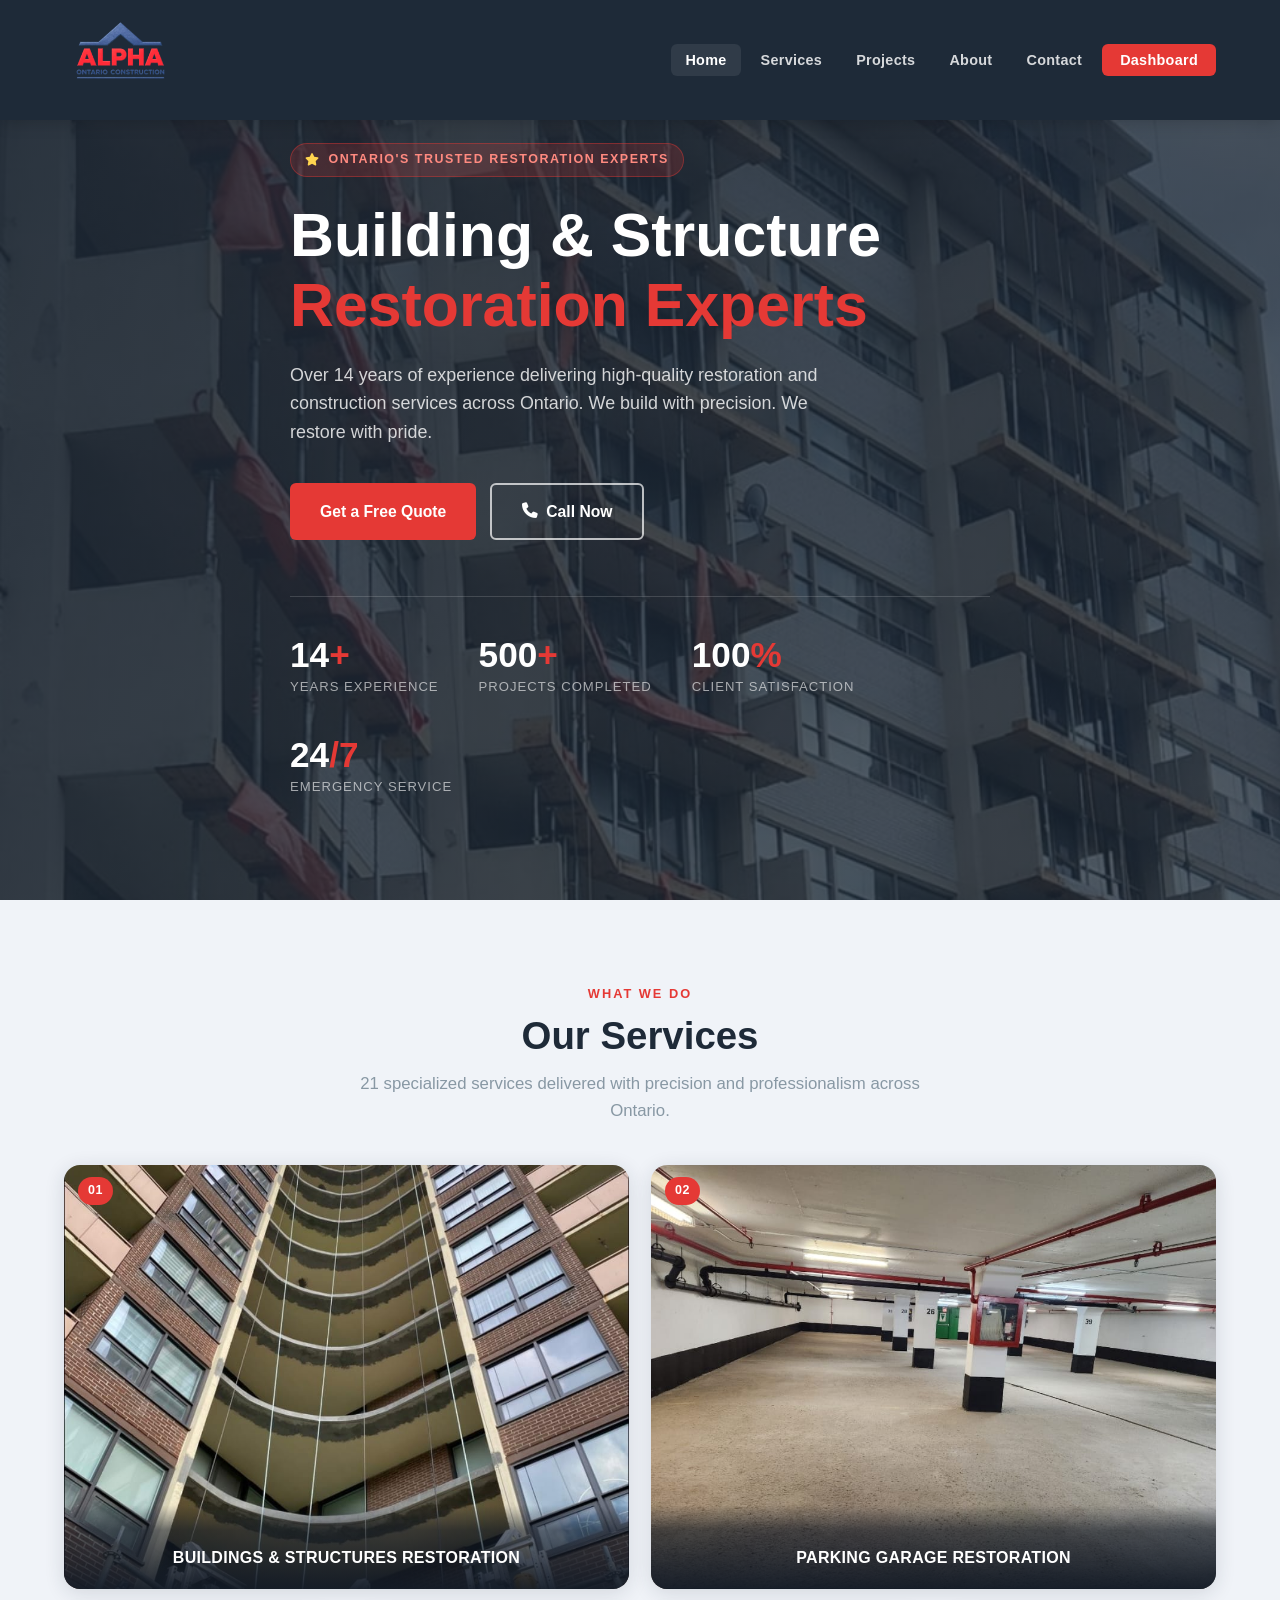
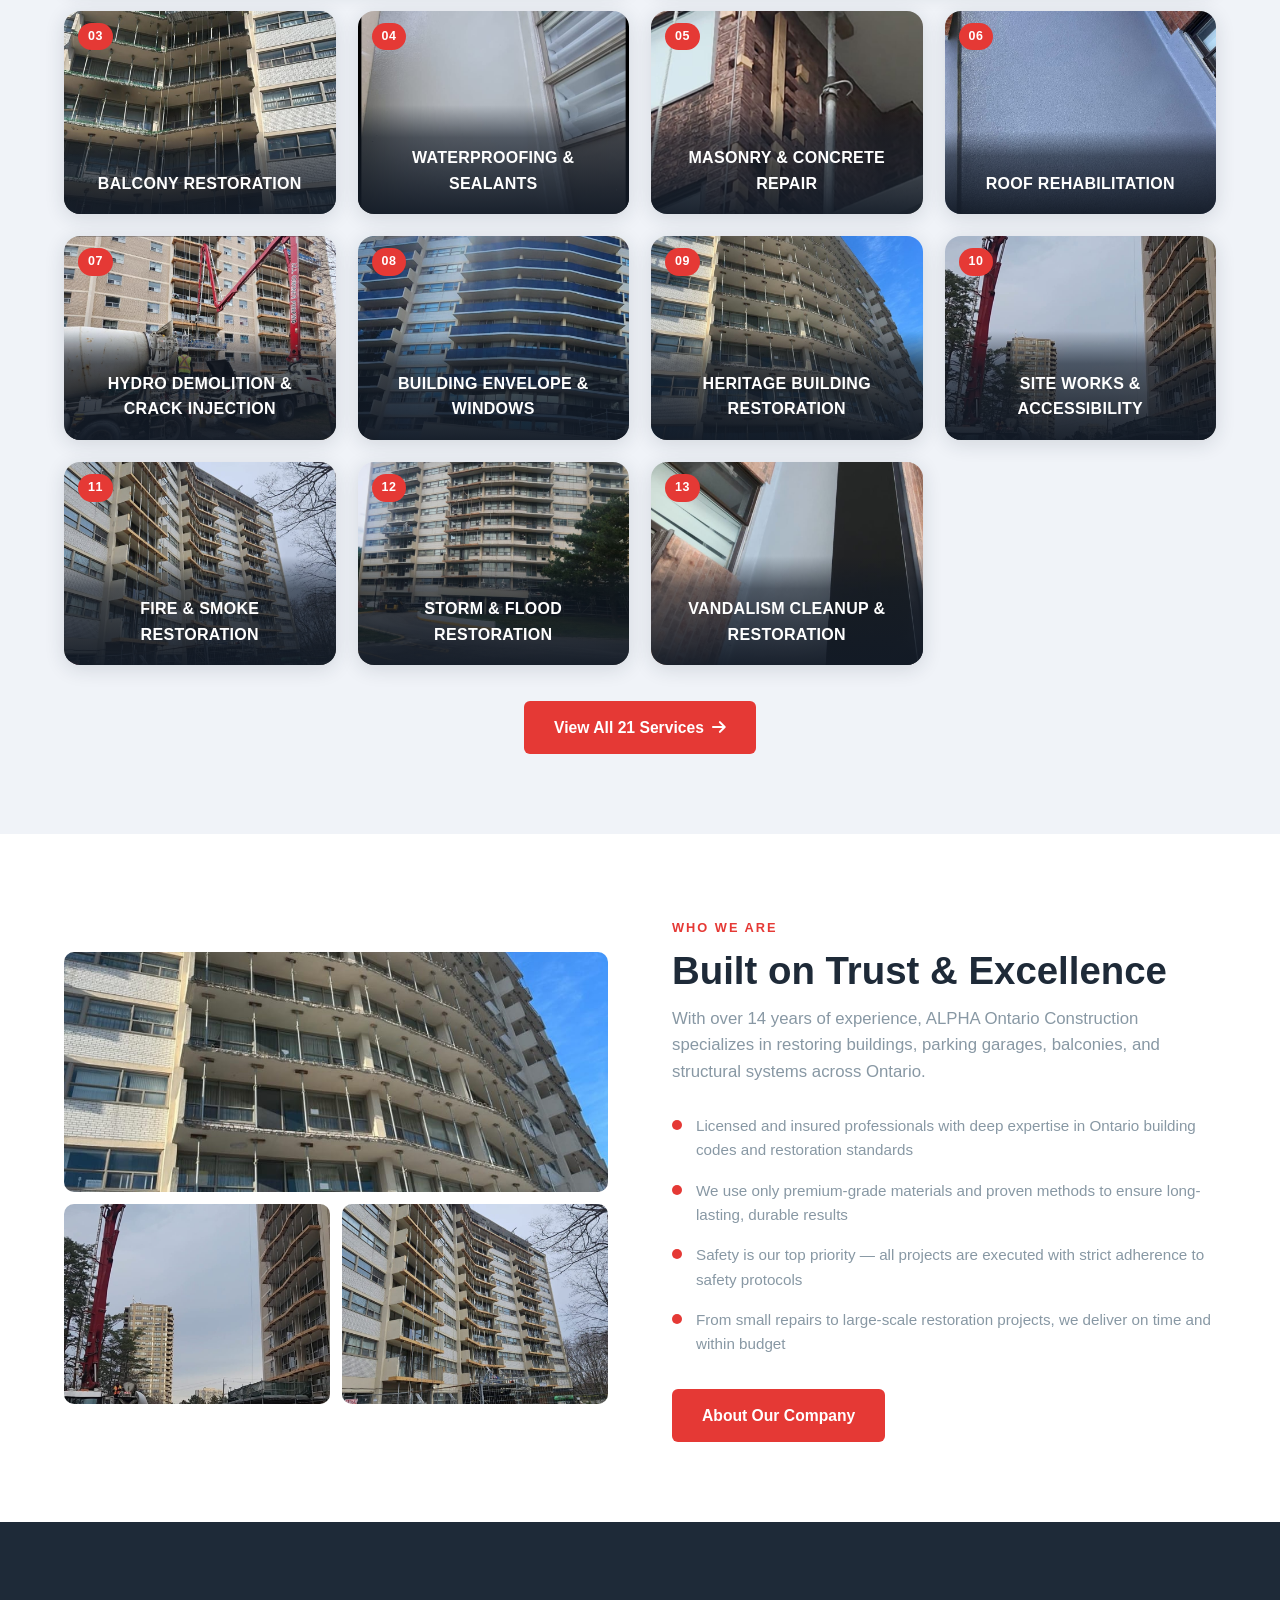
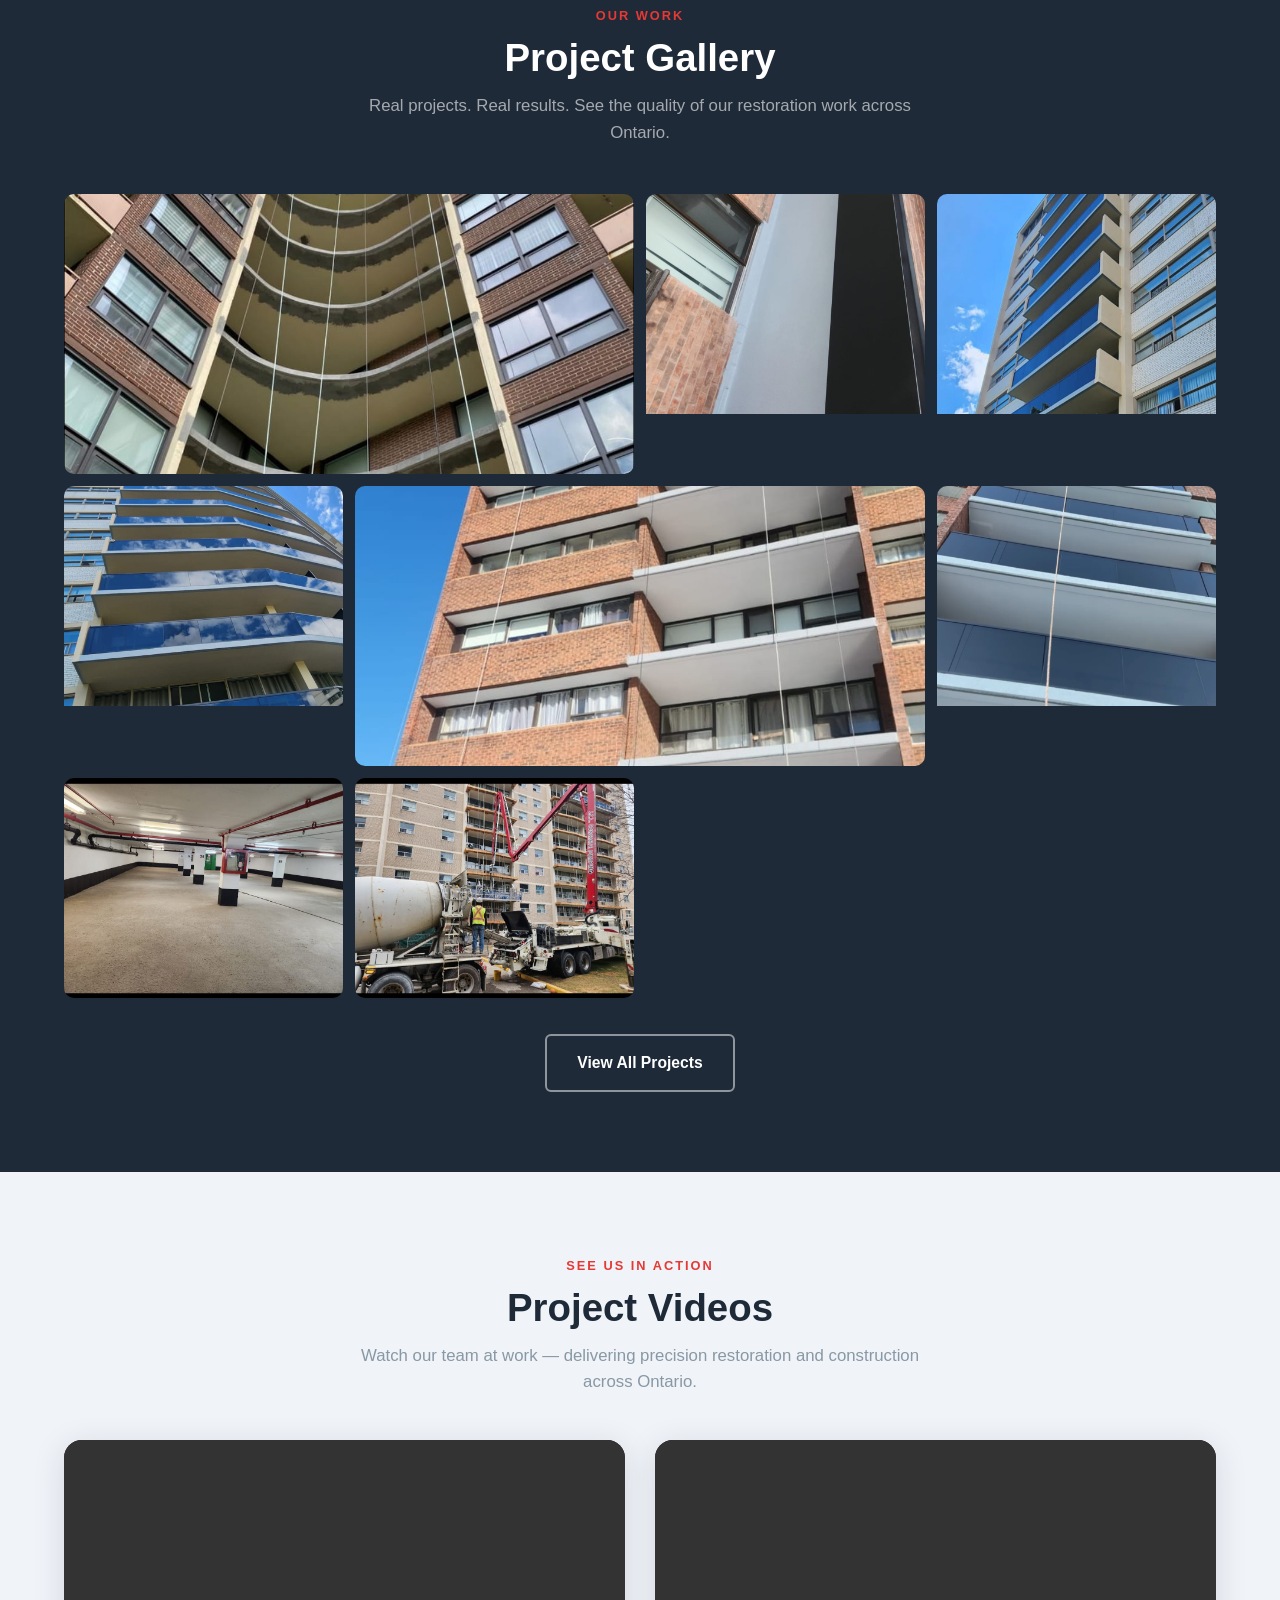
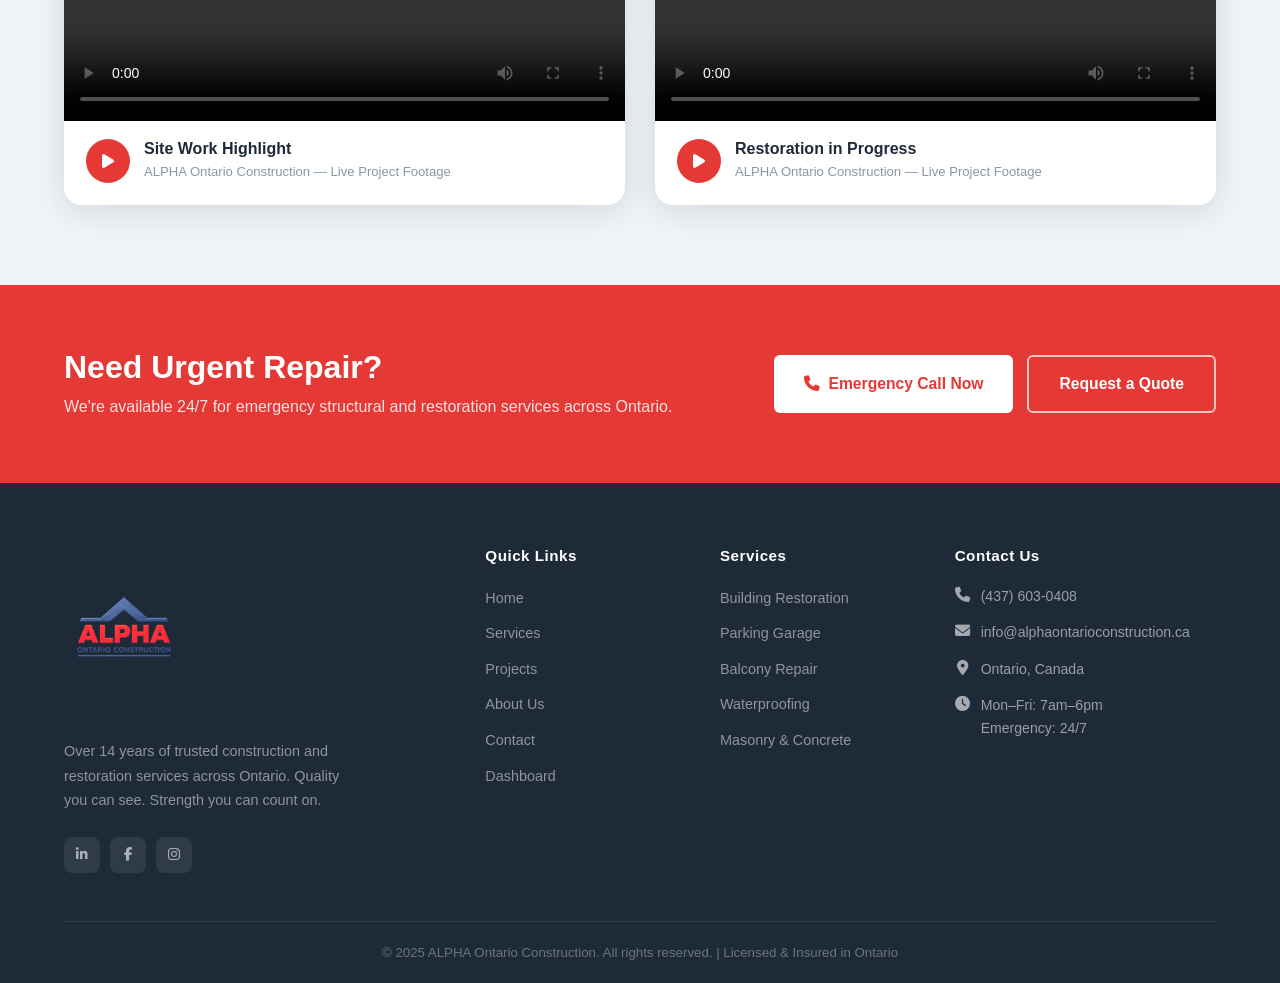
==== commit ce1a2e00: "Add files via upload" ====
--- a/index.html
+++ b/index.html
@@ -39,7 +39,7 @@
       <p class="hero-sub">Over 14 years of experience delivering high-quality restoration and construction services across Ontario. We build with precision. We restore with pride.</p>
       <div class="hero-btns">
         <a href="contact.html" class="btn btn-primary">Get a Free Quote</a>
-        <a href="tel:4376030480" class="btn btn-outline"><i class="fa-solid fa-phone"></i> Call Now</a>
+        <a href="tel:4376030408" class="btn btn-outline"><i class="fa-solid fa-phone"></i> Call Now</a>
       </div>
       <div class="hero-stats">
         <div class="stat-item">
@@ -386,7 +386,7 @@
         <p>We're available 24/7 for emergency structural and restoration services across Ontario.</p>
       </div>
       <div class="cta-btns">
-        <a href="tel:4376030480" class="btn btn-white"><i class="fa-solid fa-phone"></i> Emergency Call Now</a>
+        <a href="tel:4376030408" class="btn btn-white"><i class="fa-solid fa-phone"></i> Emergency Call Now</a>
         <a href="contact.html" class="btn btn-ghost">Request a Quote</a>
       </div>
     </div>
@@ -434,7 +434,7 @@
         <div class="footer-contact-list">
           <div class="footer-contact-item">
             <i class="fa-solid fa-phone"></i>
-            <a href="tel:4376030480" style="color:rgba(255,255,255,0.55);">(437) 60 30 48</a>
+            <a href="tel:4376030408" style="color:rgba(255,255,255,0.55);">(437) 603-0408</a>
           </div>
           <div class="footer-contact-item">
             <i class="fa-solid fa-envelope"></i>
@@ -458,7 +458,7 @@
 </footer>
 
 <!-- Mobile Call Button -->
-<a href="tel:4376030480" class="mobile-call-btn" aria-label="Call Now"><i class="fa-solid fa-phone"></i></a>
+<a href="tel:4376030408" class="mobile-call-btn" aria-label="Call Now"><i class="fa-solid fa-phone"></i></a>
 
 <!-- Lightbox -->
 <div id="lightbox" class="lightbox">
--- a/css/style.css
+++ b/css/style.css
@@ -151,7 +151,7 @@
 }
 
 .logo-img {
-  height: 120px;
+  height: 170px;
   width: auto;
   display: block;
   mix-blend-mode: screen;
@@ -159,7 +159,7 @@
 }
 
 .footer-brand .logo-img {
-  height: 130px;
+  height: 180px;
 }
 
 .invoice-logo .logo-img {
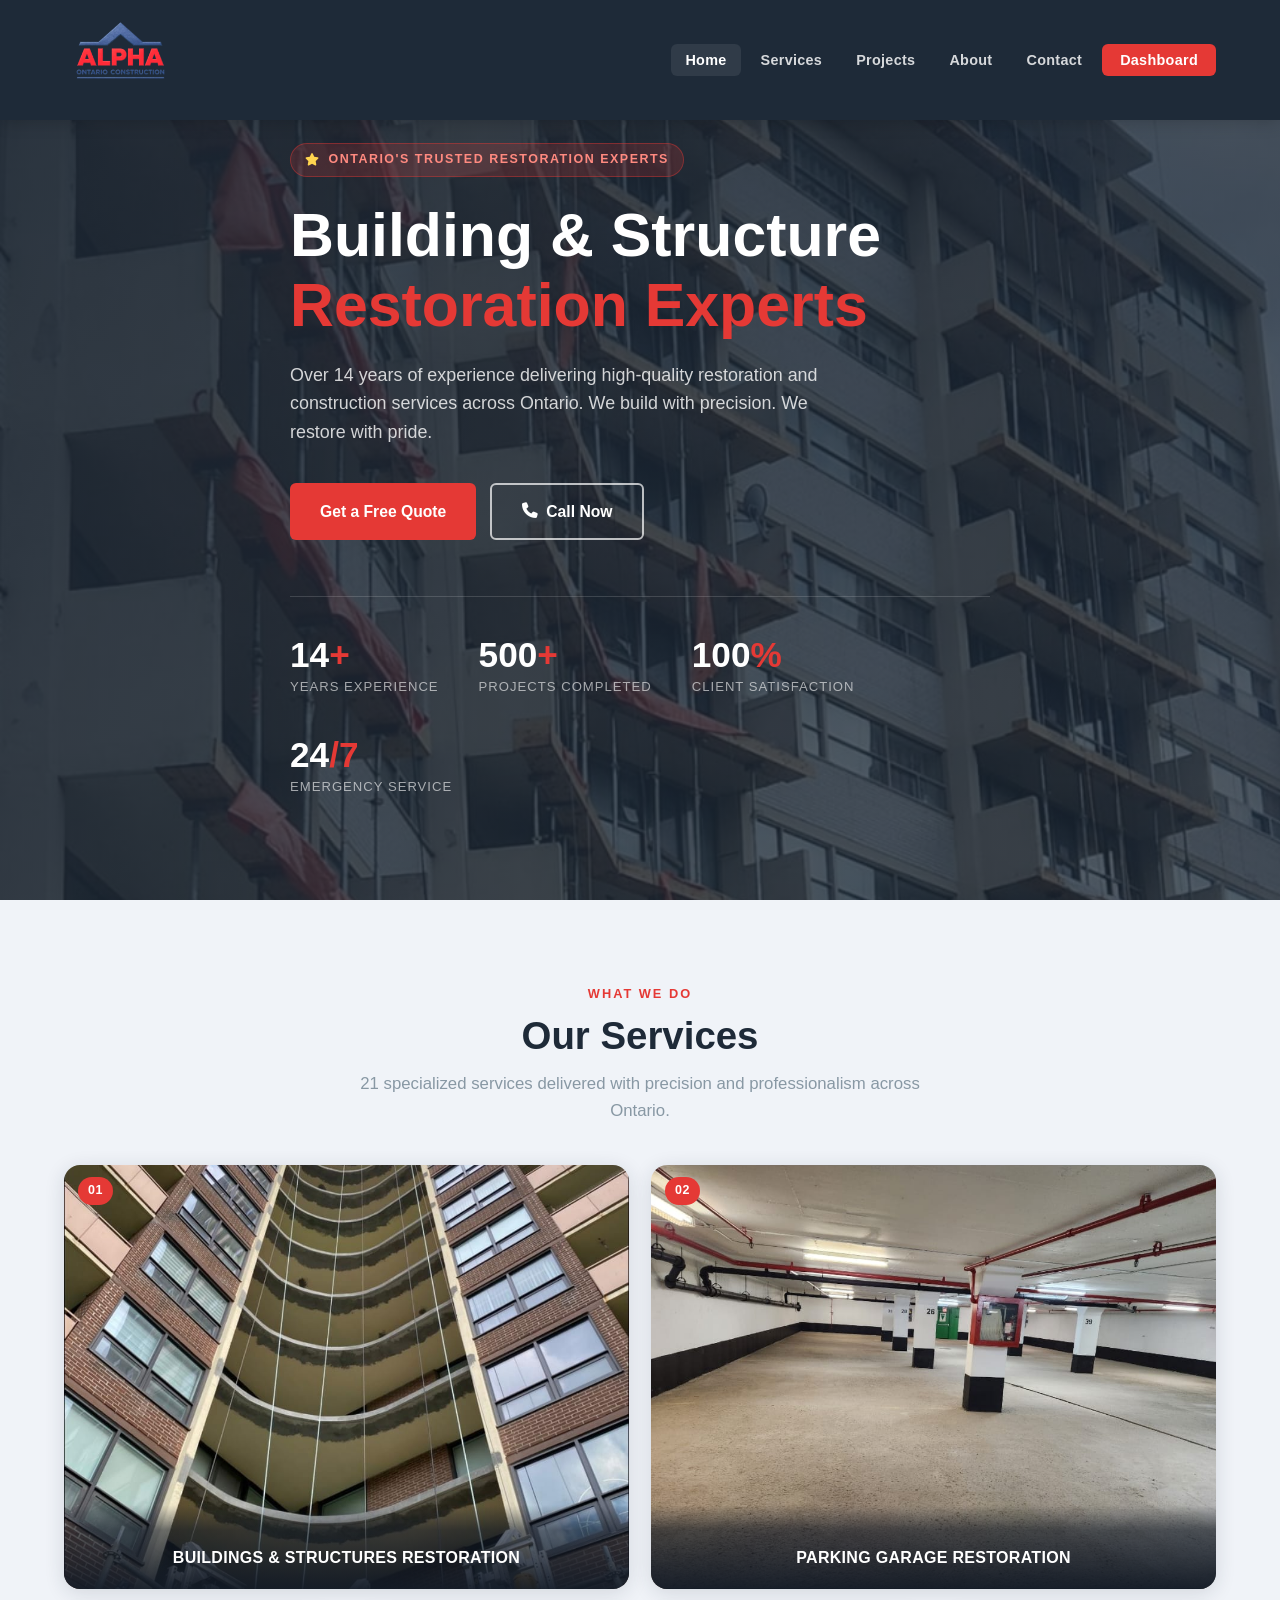
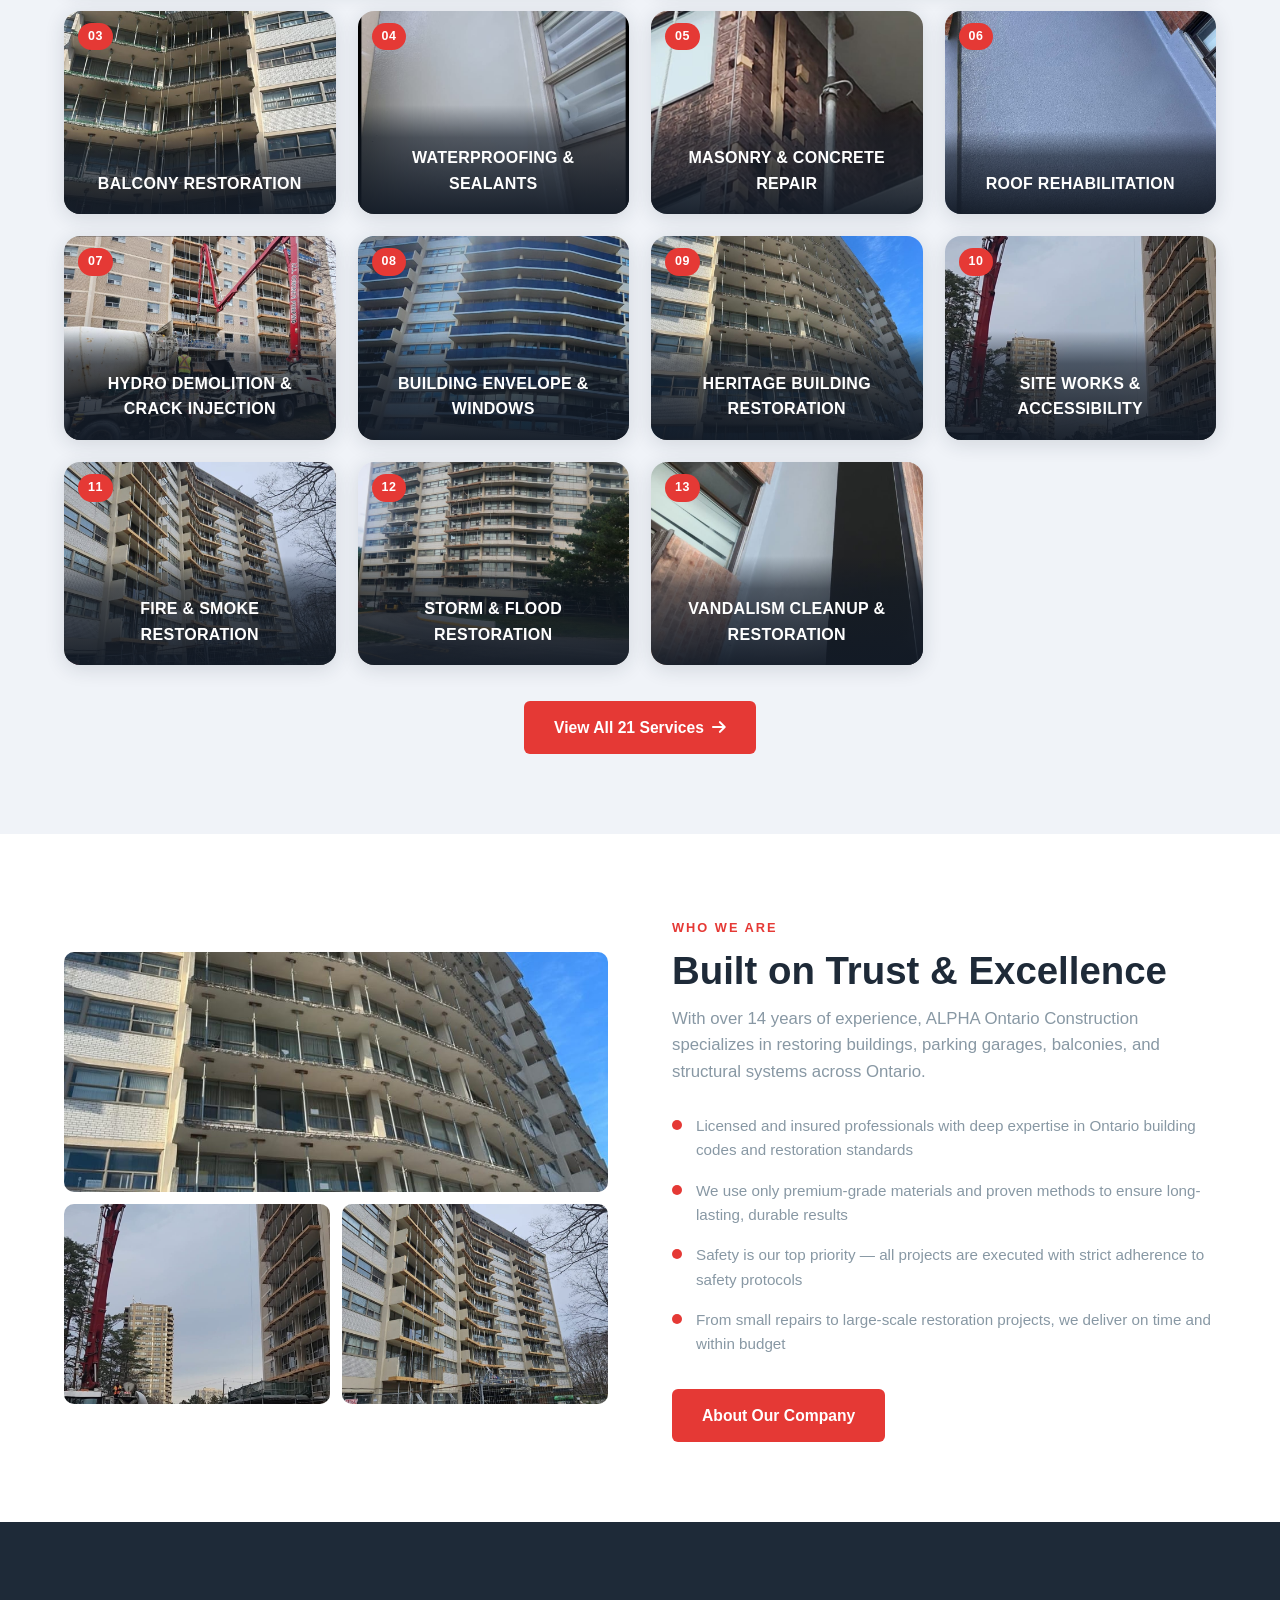
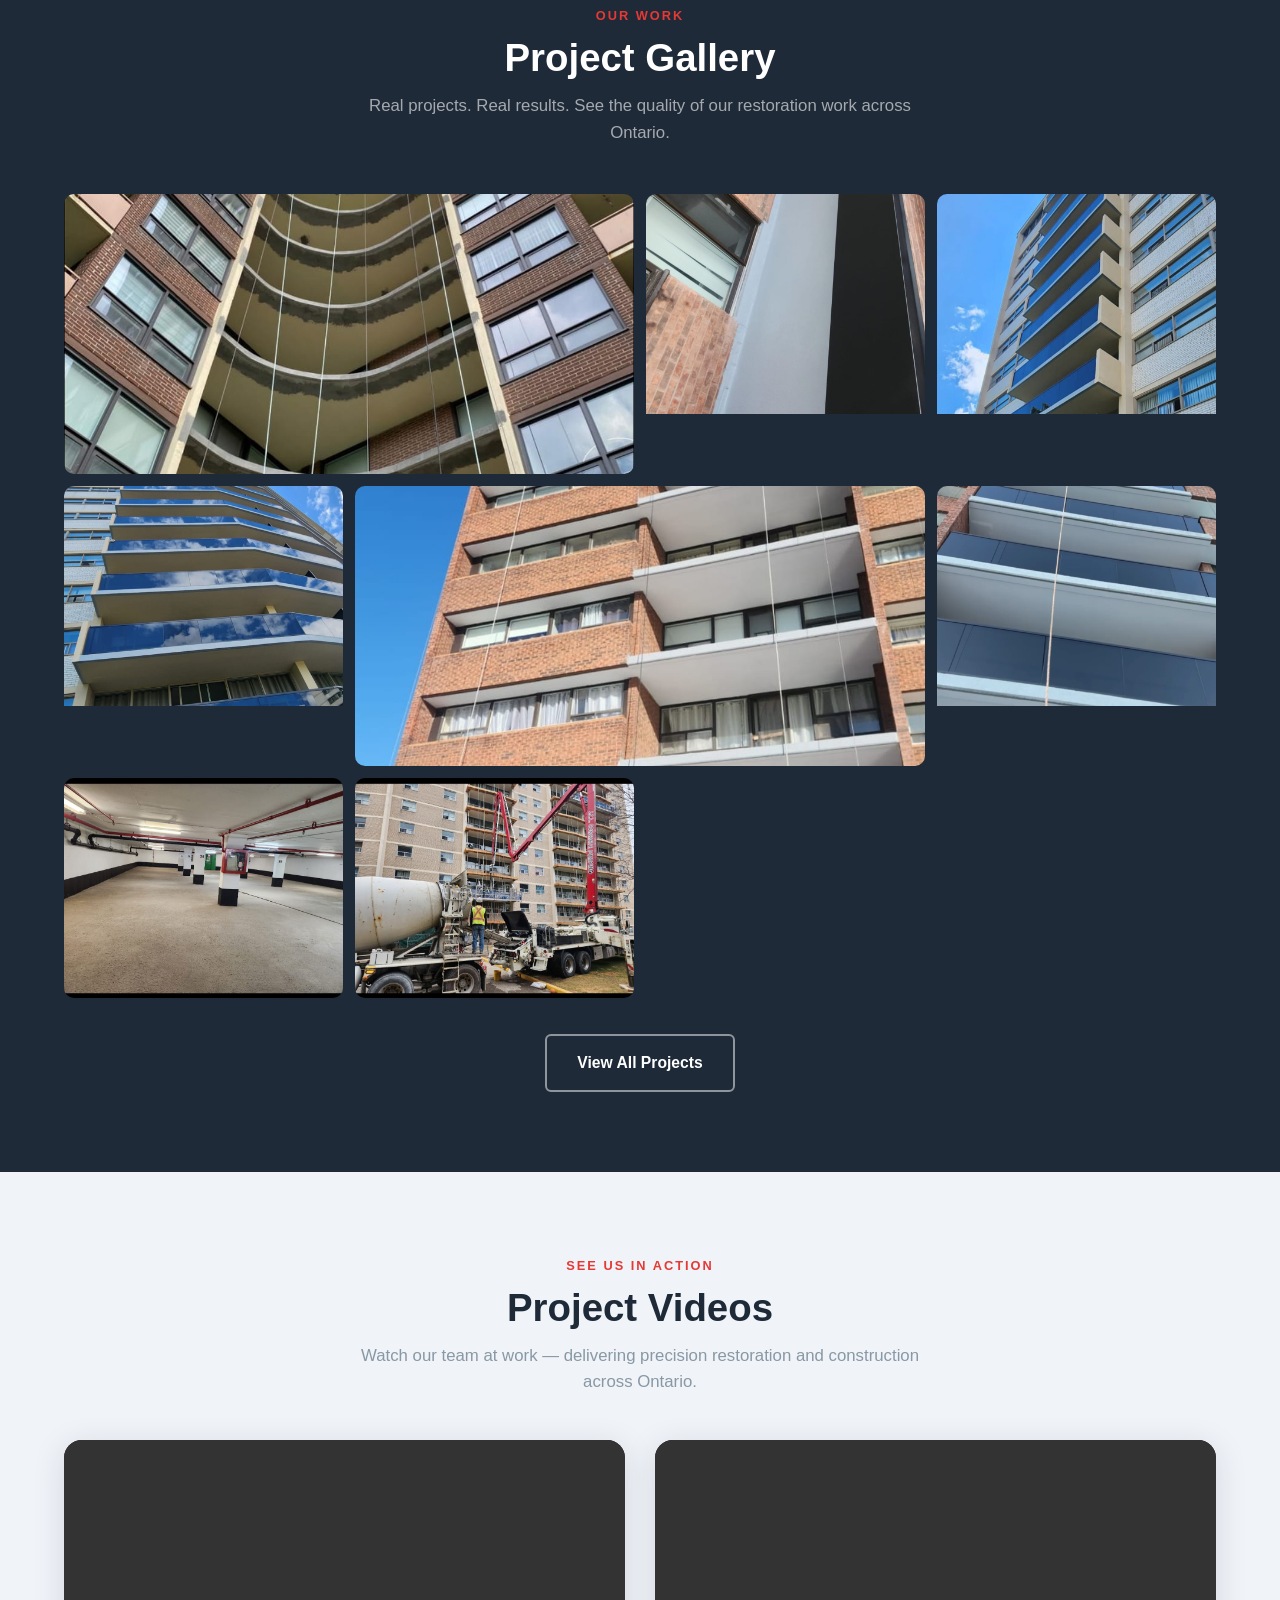
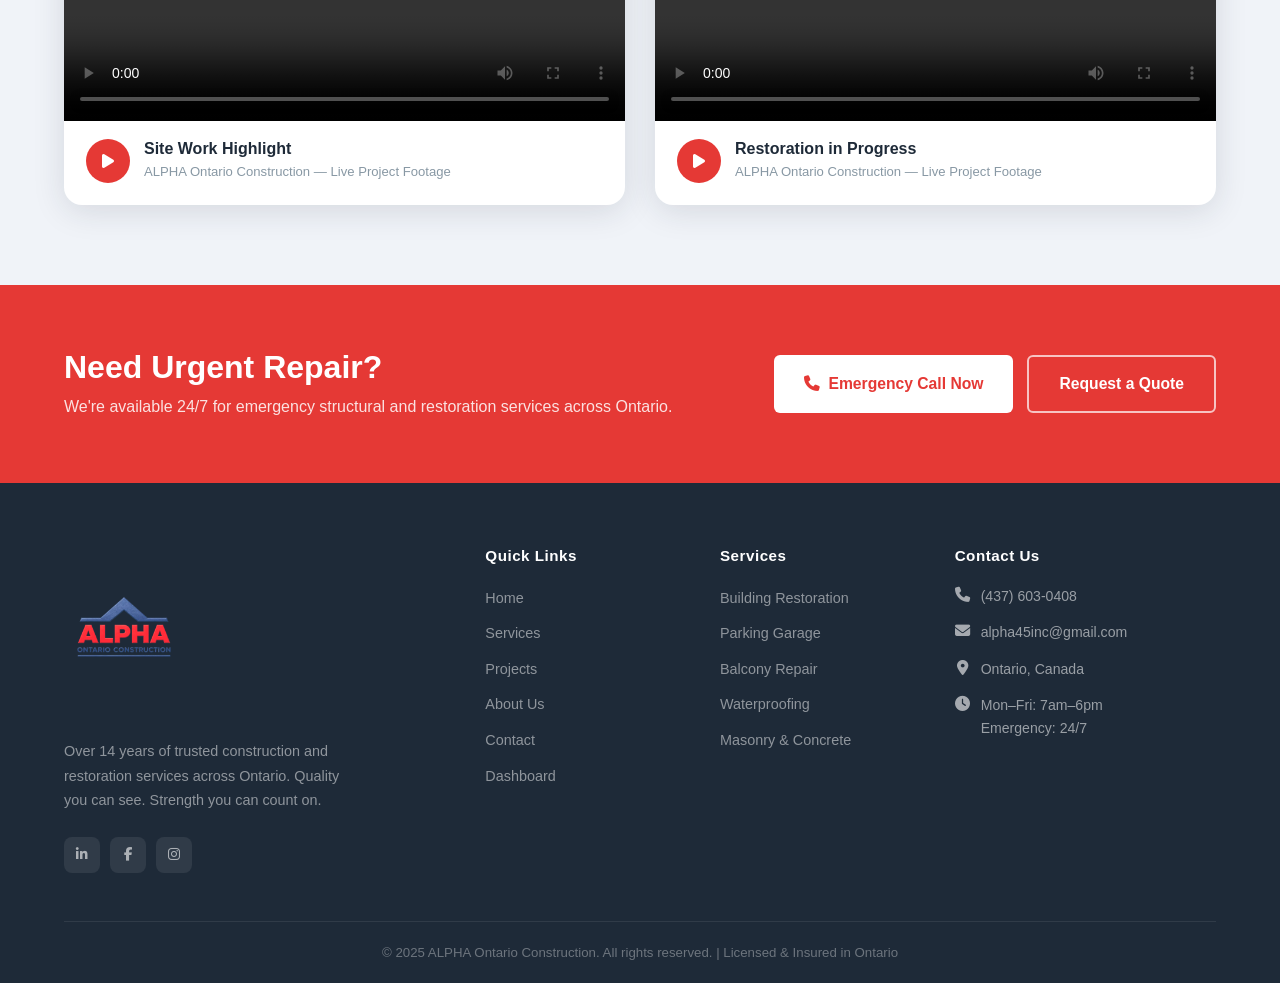
==== commit 4e9feb5c: "Update contact email in footer" ====
--- a/index.html
+++ b/index.html
@@ -438,7 +438,7 @@
           </div>
           <div class="footer-contact-item">
             <i class="fa-solid fa-envelope"></i>
-            <a href="mailto:info@alphaontarioconstruction.ca" style="color:rgba(255,255,255,0.55);">info@alphaontarioconstruction.ca</a>
+            <a href="mailto:alpha45inc@gmail.com" style="color:rgba(255,255,255,0.55);">alpha45inc@gmail.com</a>
           </div>
           <div class="footer-contact-item">
             <i class="fa-solid fa-location-dot"></i>
